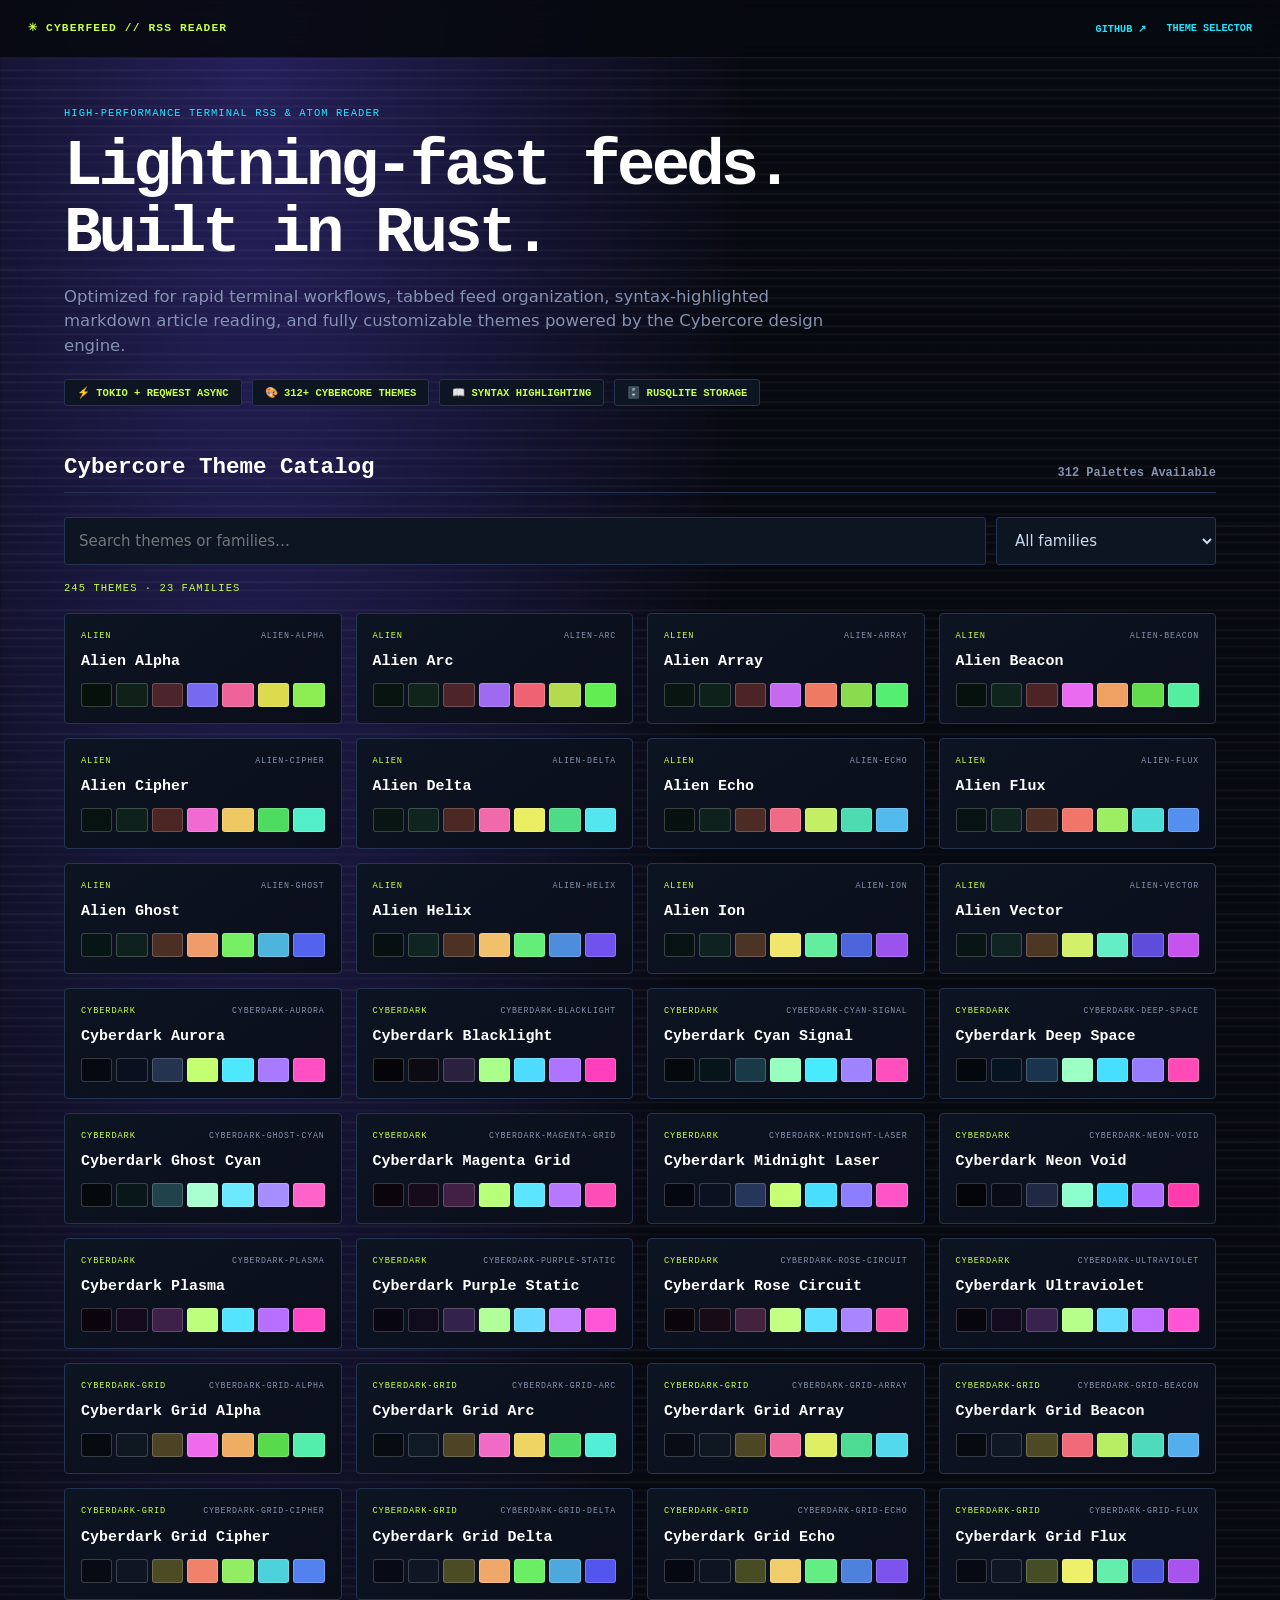
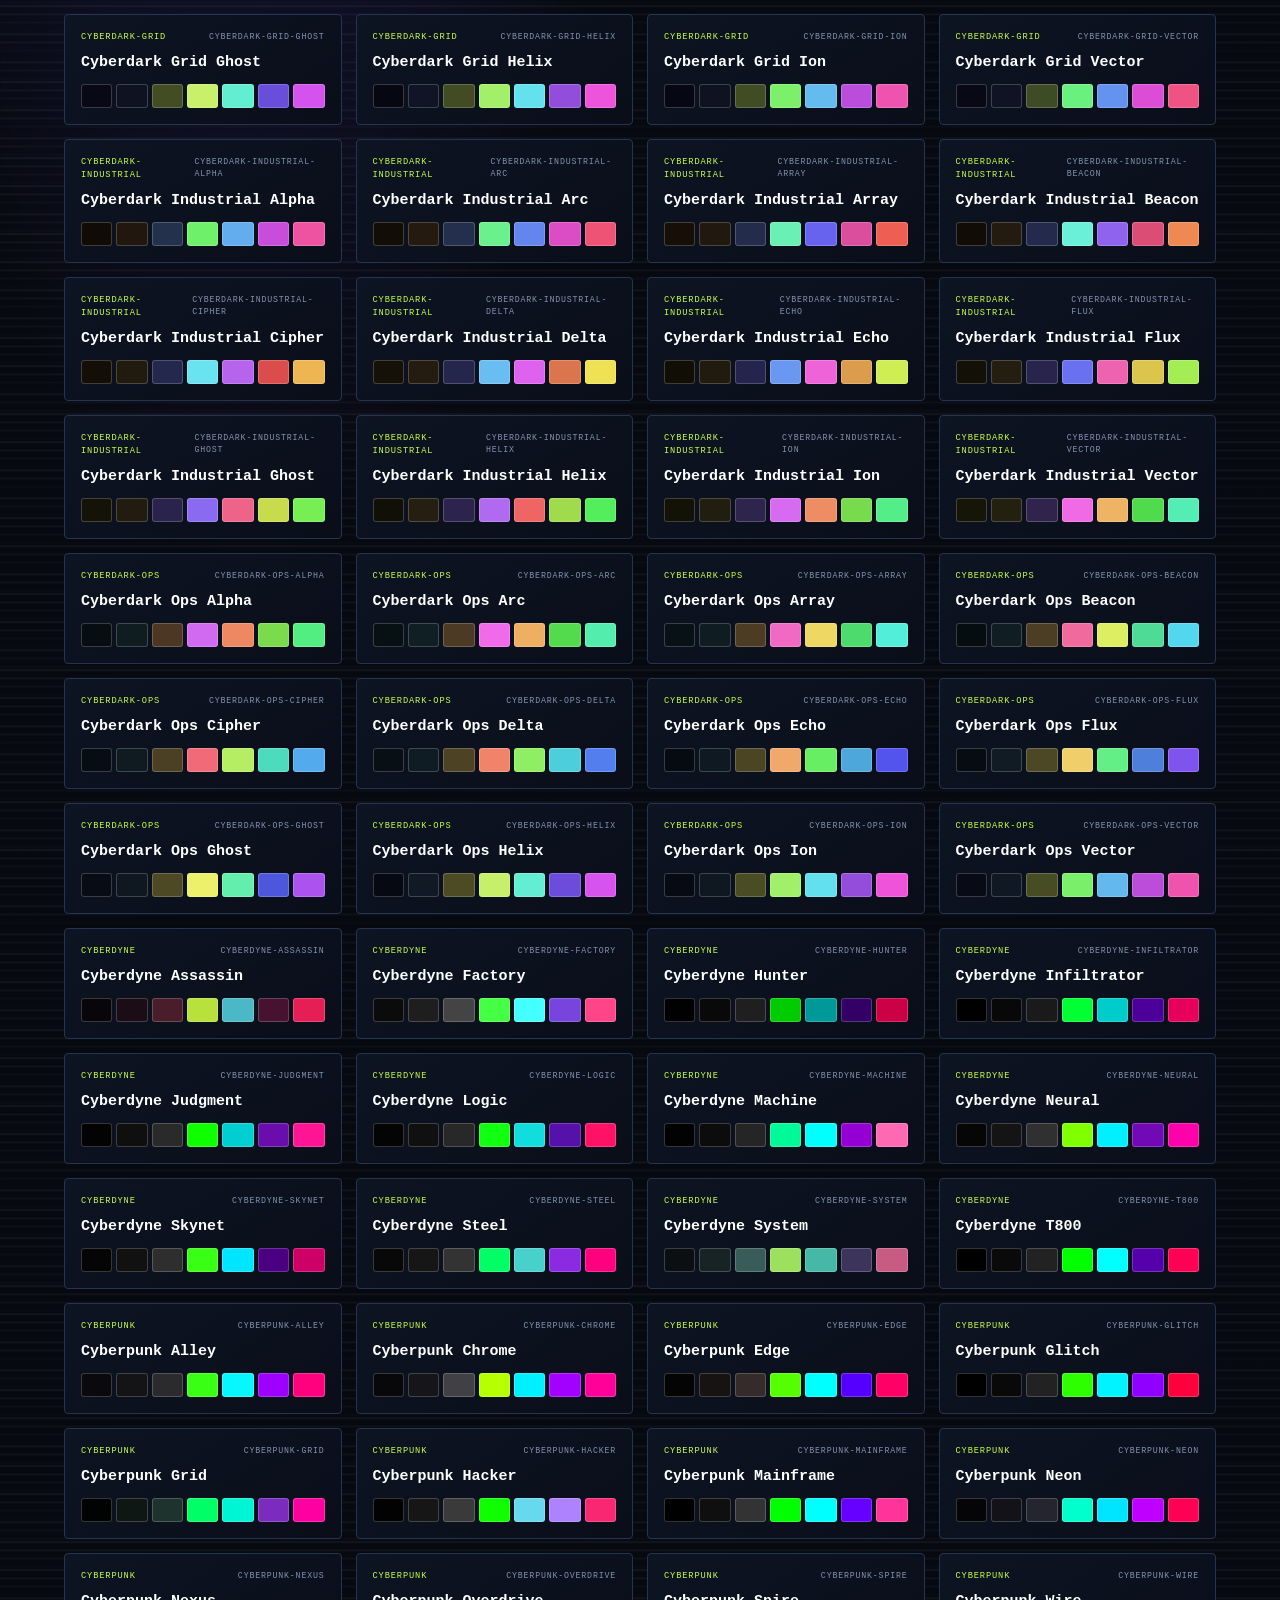
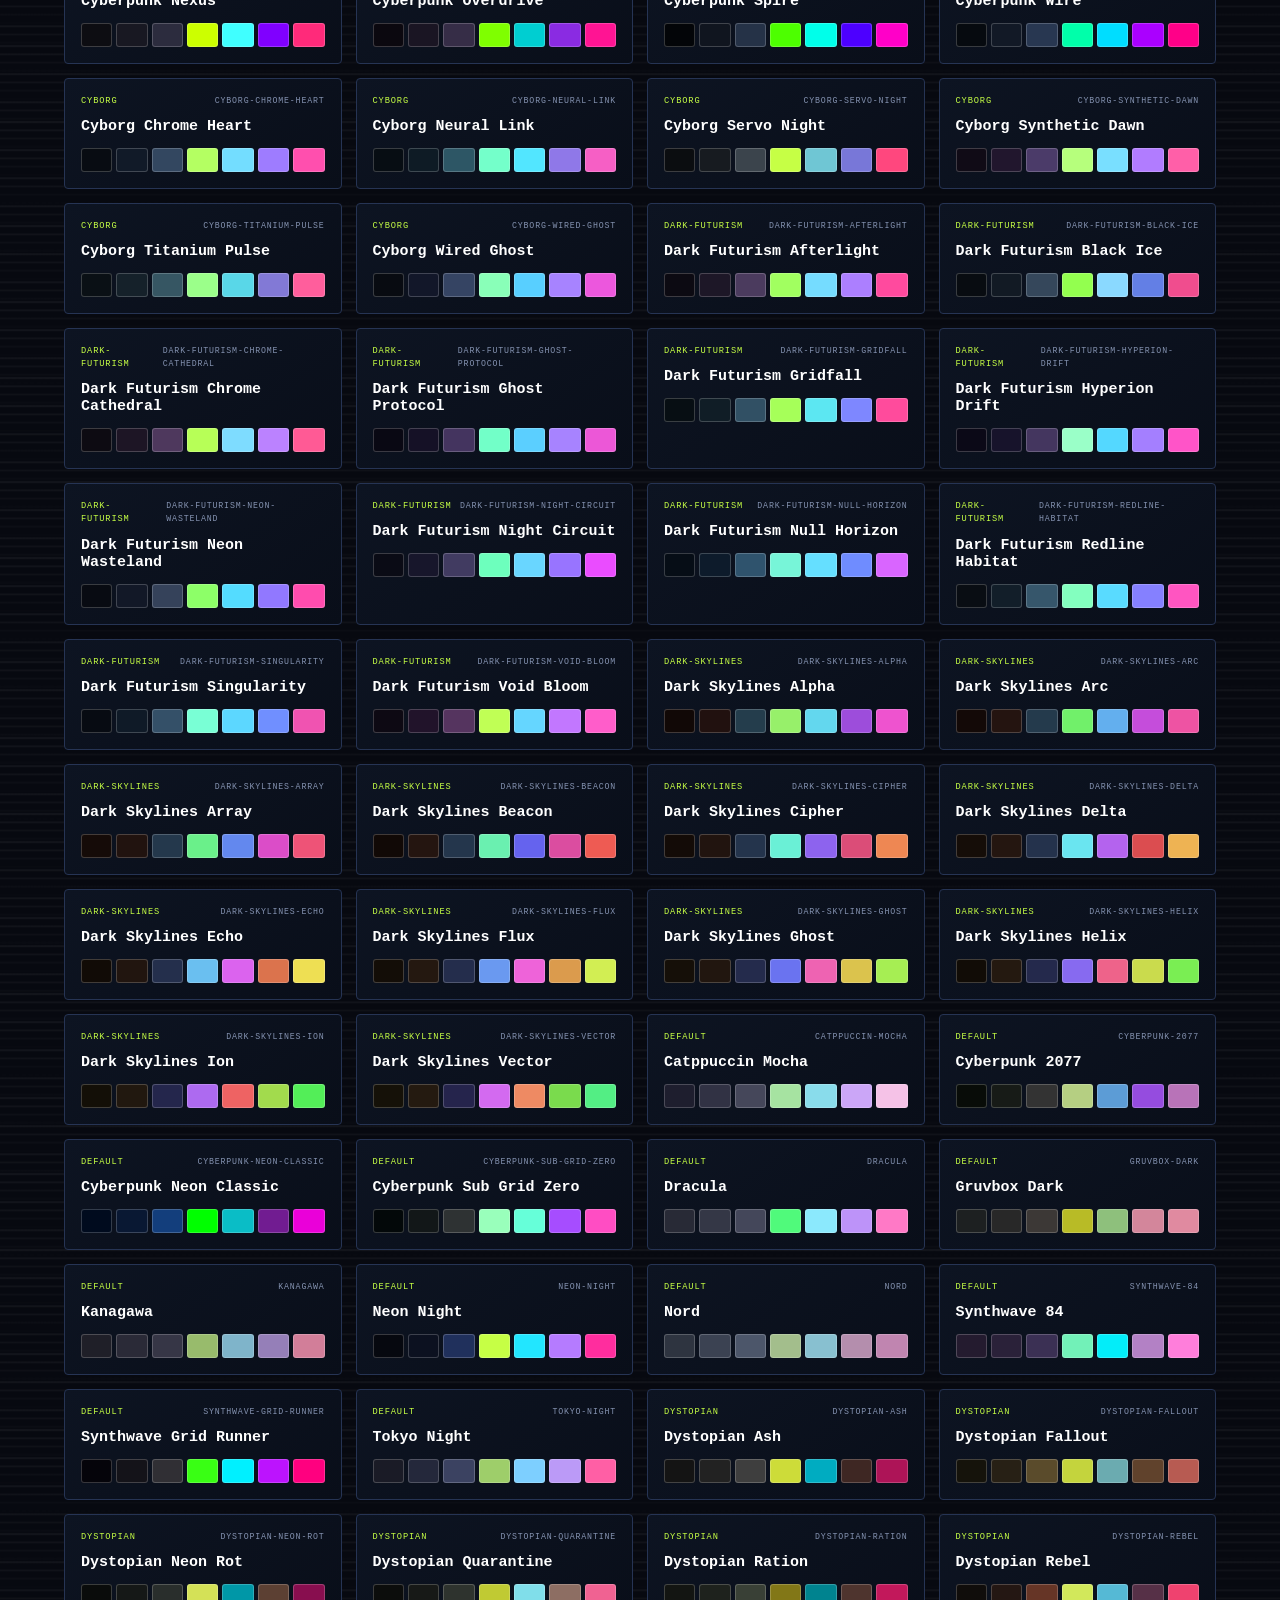
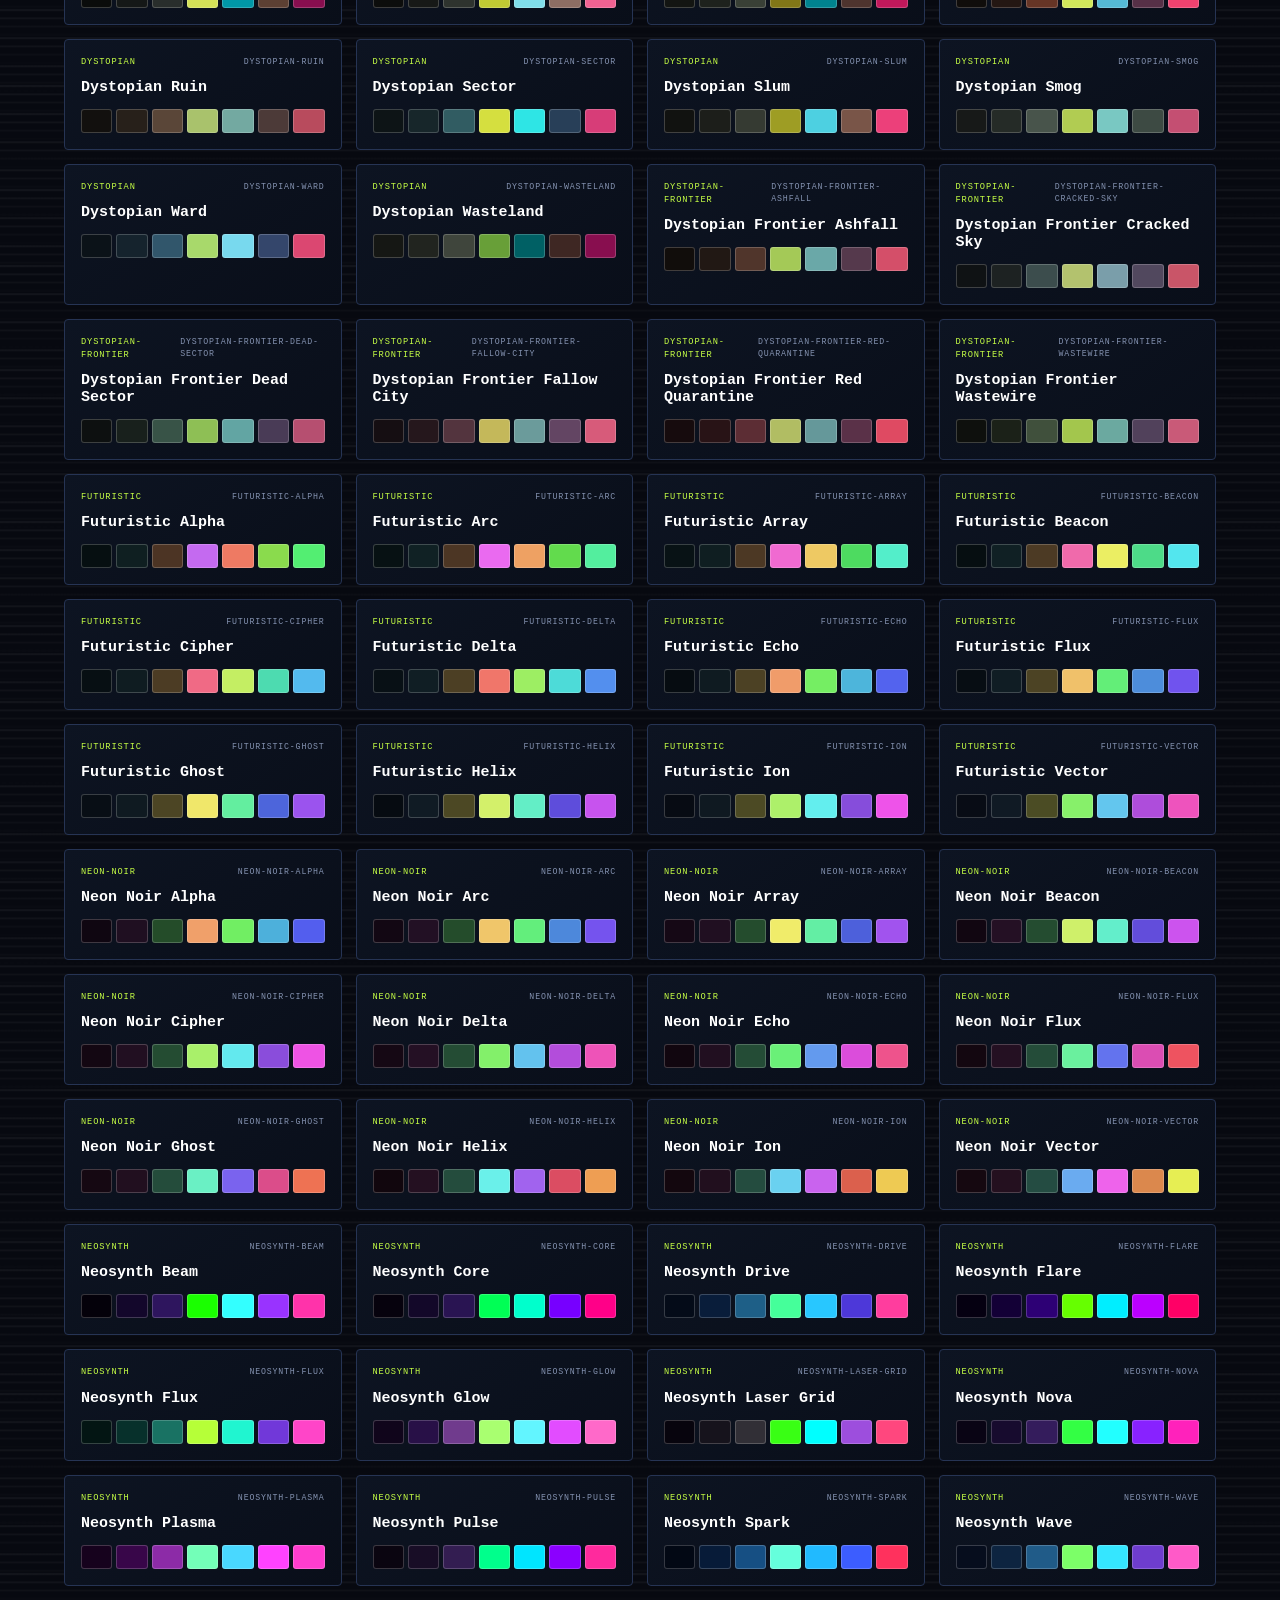
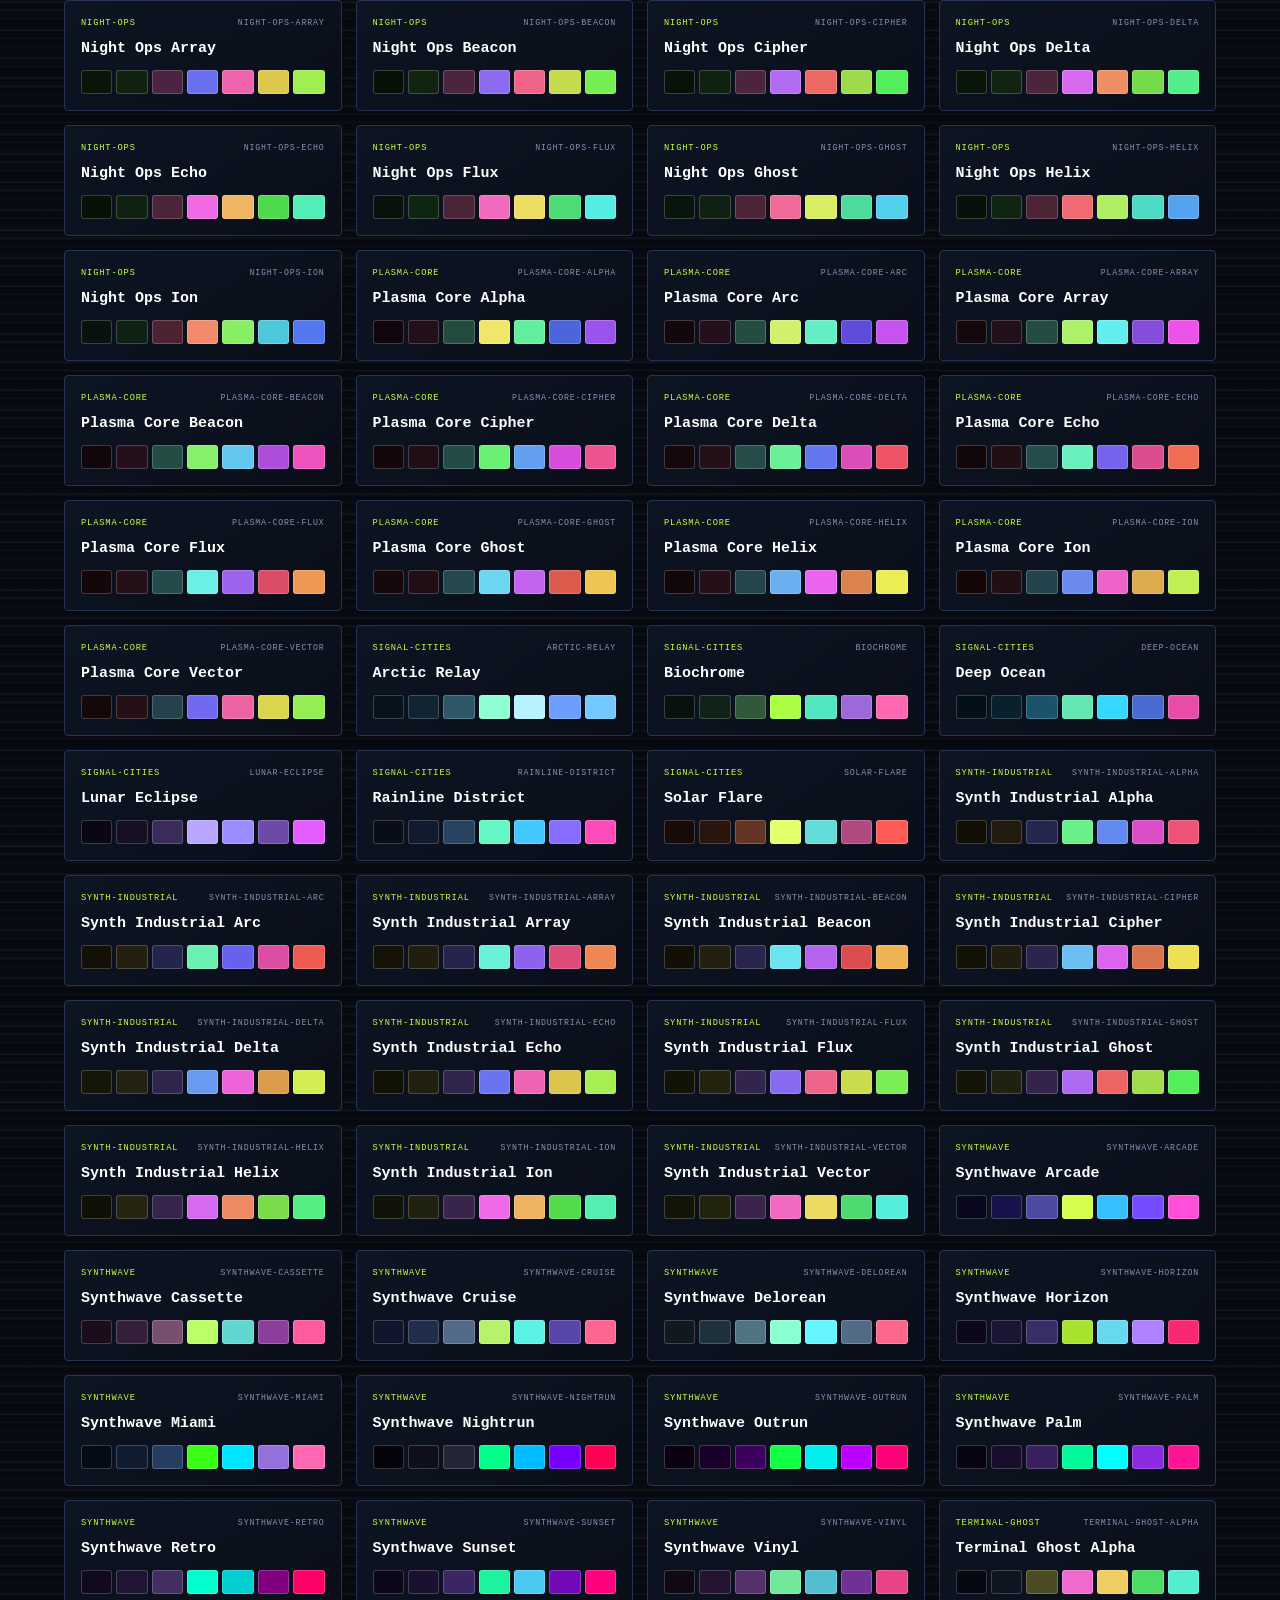
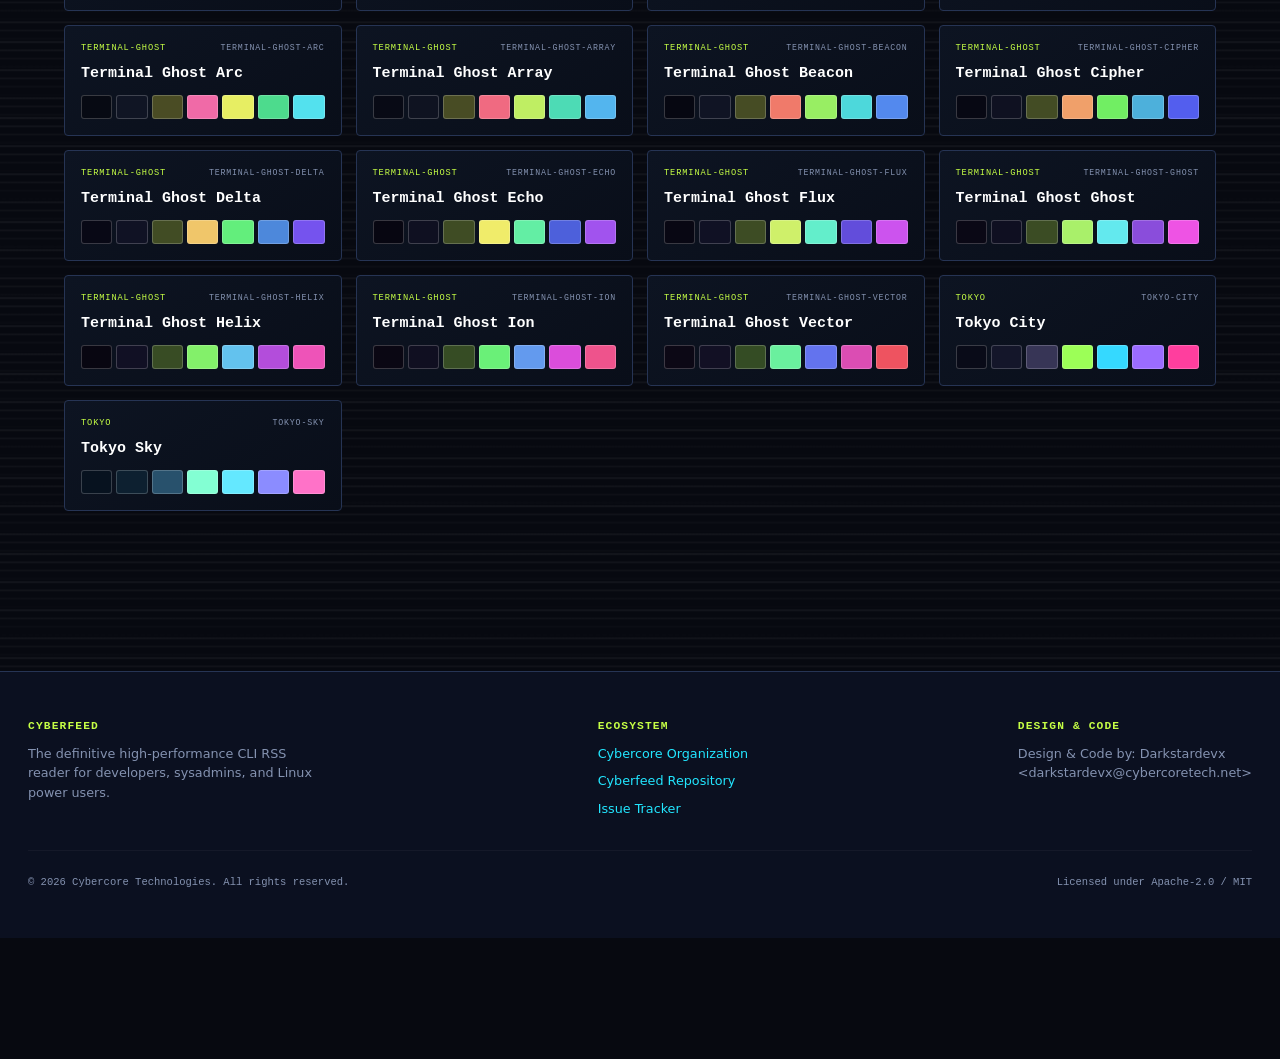
==== index.html @ 69198f86 "docs: add Cyberfeed GitHub page with 312 Cybercore themes and universal footer - Include high-perfor" ====
<!doctype html>
<html lang="en">
<head>
  <meta charset="utf-8">
  <meta name="viewport" content="width=device-width, initial-scale=1">
  <meta name="theme-color" content="#070910">
  <title>Cyberfeed // High-Performance Terminal RSS & Atom Reader</title>
  <style>
    :root {
      color-scheme: dark;
      --bg: #070910;
      --sidebar: #0b1020;
      --panel: #0d1422;
      --line: #263454;
      --fg: #c9dbec;
      --muted: #8492b0;
      --cyan: #22e6ff;
      --acid: #c6ff45;
      --pink: #ff2d9e;
      --purple: #b57bff;
    }
    * { box-sizing: border-box; }
    html, body { margin: 0; min-height: 100%; background: var(--bg); color: var(--fg); font: 15px/1.5 Inter, system-ui, sans-serif; }
    body { background: repeating-linear-gradient(0deg, transparent 0 3px, #fff1 4px), radial-gradient(ellipse 55% 35% at 20% 0%, #25205b 0, transparent 70%), var(--bg); }
    
    /* Custom Cybercore Scrollbar */
    ::-webkit-scrollbar { width: 8px; height: 8px; }
    ::-webkit-scrollbar-track { background: var(--bg); border-left: 1px solid var(--line); }
    ::-webkit-scrollbar-thumb { background: var(--line); border-radius: 2px; }
    ::-webkit-scrollbar-thumb:hover { background: var(--cyan); }

    a { color: var(--cyan); text-decoration: none; }
    a:hover { color: var(--pink); }

    .topbar { height: 58px; display: flex; align-items: center; justify-content: space-between; padding: 0 28px; border-bottom: 1px solid #ffffff10; background: #070910e8; backdrop-filter: blur(12px); position: sticky; top: 0; z-index: 10; }
    .brand, .eyebrow, .count, .theme-family, .theme-id, .button { font-family: "JetBrains Mono", ui-monospace, monospace; text-transform: uppercase; letter-spacing: .1em; }
    .brand { color: var(--acid); font-size: .75rem; font-weight: 700; display: flex; align-items: center; gap: 8px; }
    .topbar nav { display: flex; gap: 20px; }
    .topbar a { font: 600 .68rem "JetBrains Mono", monospace; }

    main { max-width: 1500px; margin: auto; padding: 48px 5vw 80px; }
    .eyebrow { color: var(--cyan); font-size: .7rem; margin-bottom: 12px; }
    .hero { max-width: 900px; margin-bottom: 48px; }
    .hero h1 { margin: 0 0 16px; font: 700 clamp(2.2rem, 5vw, 4.5rem)/1.05 "JetBrains Mono", monospace; letter-spacing: -.06em; color: #fff; }
    .hero p { color: var(--muted); max-width: 760px; font-size: 1.1rem; }

    .badge-row { display: flex; gap: 10px; flex-wrap: wrap; margin-top: 20px; }
    .badge { padding: 6px 12px; border: 1px solid var(--line); border-radius: 3px; background: var(--panel); font: 600 .7rem "JetBrains Mono", monospace; color: var(--acid); }

    .section-title { font: 700 1.5rem "JetBrains Mono", monospace; margin: 48px 0 24px; color: #fff; border-bottom: 1px solid var(--line); padding-bottom: 12px; display: flex; justify-content: space-between; align-items: flex-end; }
    
    .controls { display: grid; grid-template-columns: minmax(220px, 1fr) 220px; gap: 10px; margin: 24px 0 16px; }
    .controls input, .controls select { width: 100%; padding: 12px 14px; border: 1px solid var(--line); border-radius: 3px; background: #0d1422; color: var(--fg); font: inherit; }
    .count { color: var(--acid); font-size: .7rem; margin: 0 0 16px; }

    .grid { display: grid; grid-template-columns: repeat(auto-fill, minmax(245px, 1fr)); gap: 14px; }
    .theme { padding: 16px; border: 1px solid var(--line); border-radius: 4px; background: linear-gradient(145deg, #0d1422, #090e19); cursor: pointer; transition: .16s; }
    .theme:hover, .theme.selected { border-color: var(--cyan); box-shadow: 0 0 22px #22e6ff1c; transform: translateY(-2px); }
    .theme-head { display: flex; justify-content: space-between; gap: 8px; }
    .theme h2 { margin: 10px 0 2px; font: 600 1rem "JetBrains Mono", monospace; color: #fff; }
    .theme-family { color: var(--acid); font-size: .58rem; }
    .theme-id { color: var(--muted); font-size: .55rem; }
    .swatches { display: flex; gap: 4px; margin-top: 13px; }
    .swatches i { height: 24px; flex: 1; border: 1px solid #fff3; border-radius: 3px; background: var(--c); }

    .preview { position: fixed; right: 24px; bottom: 24px; width: min(360px, calc(100vw - 48px)); padding: 16px; border: 1px solid var(--cyan); border-radius: 4px; background: #0b1020f2; box-shadow: 0 18px 50px #0009; backdrop-filter: blur(10px); z-index: 100; }
    .preview[hidden] { display: none; }
    .preview h2 { margin: 0 0 5px; font: 600 1rem "JetBrains Mono", monospace; color: #fff; }
    .preview p { margin: 0; color: var(--muted); font-size: .8rem; }
    .preview-swatches { display: flex; gap: 5px; margin-top: 12px; }
    .preview-swatches i { height: 34px; flex: 1; border-radius: 3px; background: var(--c); border: 1px solid #fff4; }

    /* Universal Cybercore Footer */
    footer { border-top: 1px solid var(--line); background: var(--sidebar); padding: 48px 28px; margin-top: 80px; font-size: .85rem; color: var(--muted); }
    .footer-content { max-width: 1500px; margin: auto; display: flex; justify-content: space-between; flex-wrap: wrap; gap: 32px; }
    .footer-col h4 { font: 700 .75rem "JetBrains Mono", monospace; color: var(--acid); text-transform: uppercase; letter-spacing: .1em; margin: 0 0 12px; }
    .footer-col ul { list-style: none; padding: 0; margin: 0; display: flex; flex-direction: column; gap: 8px; }
    .footer-bottom { max-width: 1500px; margin: 32px auto 0; padding-top: 24px; border-top: 1px solid #ffffff0a; display: flex; justify-content: space-between; flex-wrap: wrap; gap: 16px; font-family: "JetBrains Mono", monospace; font-size: .7rem; }

    @media(max-width: 700px) {
      .topbar { padding: 0 16px; }
      .controls { grid-template-columns: 1fr; }
      main { padding: 34px 20px 70px; }
      .preview { right: 12px; bottom: 12px; width: calc(100vw - 24px); }
    }
  </style>
</head>
<body>
  <header class="topbar">
    <div class="brand">✳ CYBERFEED // RSS READER</div>
    <nav>
      <a href="https://github.com/cybercoretech/cyberfeed">GITHUB ↗</a>
      <a href="#themes">THEME SELECTOR</a>
    </nav>
  </header>

  <main>
    <section class="hero">
      <div class="eyebrow">High-Performance Terminal RSS &amp; Atom Reader</div>
      <h1>Lightning-fast feeds. Built in Rust.</h1>
      <p>Optimized for rapid terminal workflows, tabbed feed organization, syntax-highlighted markdown article reading, and fully customizable themes powered by the Cybercore design engine.</p>
      <div class="badge-row">
        <div class="badge">⚡ TOKIO + REQWEST ASYNC</div>
        <div class="badge">🎨 312+ CYBERCORE THEMES</div>
        <div class="badge">📖 SYNTAX HIGHLIGHTING</div>
        <div class="badge">🗄️ RUSQLITE STORAGE</div>
      </div>
    </section>

    <section id="themes">
      <div class="section-title">
        <span>Cybercore Theme Catalog</span>
        <span style="font-size: .8rem; color: var(--muted); font-family: 'JetBrains Mono', monospace;">312 Palettes Available</span>
      </div>
      <div class="controls" aria-label="Theme filters">
        <input id="search" type="search" placeholder="Search themes or families…" aria-label="Search themes">
        <select id="family" aria-label="Filter by family"><option value="">All families</option></select>
      </div>
      <div id="count" class="count" aria-live="polite"></div>
      <section id="grid" class="grid" aria-label="Available themes"></section>
    </section>
  </main>

  <aside id="preview" class="preview" hidden aria-live="polite"></aside>

  <footer>
    <div class="footer-content">
      <div class="footer-col">
        <h4>Cyberfeed</h4>
        <p style="max-width: 300px; margin: 0; color: var(--muted);">The definitive high-performance CLI RSS reader for developers, sysadmins, and Linux power users.</p>
      </div>
      <div class="footer-col">
        <h4>Ecosystem</h4>
        <ul>
          <li><a href="https://github.com/cybercoretech">Cybercore Organization</a></li>
          <li><a href="https://github.com/cybercoretech/cyberfeed">Cyberfeed Repository</a></li>
          <li><a href="https://github.com/cybercoretech/cyberfeed/issues">Issue Tracker</a></li>
        </ul>
      </div>
      <div class="footer-col">
        <h4>Design &amp; Code</h4>
        <p style="margin: 0; color: var(--muted);">Design &amp; Code by: Darkstardevx<br>&lt;darkstardevx@cybercoretech.net&gt;</p>
      </div>
    </div>
    <div class="footer-bottom">
      <div>© 2026 Cybercore Technologies. All rights reserved.</div>
      <div>Licensed under Apache-2.0 / MIT</div>
    </div>
  </footer>

  <script>
    const colors = ["bg", "panel", "line", "acid_green", "cyan", "purple", "hot_pink"];
    const grid = document.querySelector("#grid"), count = document.querySelector("#count"), search = document.querySelector("#search"), family = document.querySelector("#family"), preview = document.querySelector("#preview");
    let themes = [];
    const esc = value => String(value).replace(/[&<>"']/g, c => ({ "&": "&amp;", "<": "&lt;", ">": "&gt;", "\"": "&quot;", "'": "&#39;" }[c]));
    function swatches(theme, className = "swatches") { return `<div class="${className}">${colors.map(key => theme.colors[key] ? `<i style="--c:#${esc(theme.colors[key])}" title="${key}"></i>` : "").join("")}</div>`; }
    function render() {
      const query = search.value.trim().toLowerCase(), selected = family.value;
      const visible = themes.filter(theme => (!selected || theme.family === selected) && (!query || `${theme.name} ${theme.family} ${theme.id}`.toLowerCase().includes(query)));
      count.textContent = `${visible.length} THEMES · ${new Set(visible.map(theme => theme.family)).size} FAMILIES`;
      grid.innerHTML = visible.map(theme => `<article class="theme" data-id="${esc(theme.id)}"><div class="theme-head"><span class="theme-family">${esc(theme.family)}</span><span class="theme-id">${esc(theme.id)}</span></div><h2>${esc(theme.name)}</h2>${swatches(theme)}</article>`).join("") || "<p>No public themes match that search.</p>";
      grid.querySelectorAll(".theme").forEach(card => card.addEventListener("click", () => select(card.dataset.id)));
    }
    function select(id) {
      const theme = themes.find(item => item.id === id);
      if (!theme) return;
      grid.querySelectorAll(".theme").forEach(card => card.classList.toggle("selected", card.dataset.id === id));
      preview.hidden = false;
      preview.innerHTML = `<h2>${esc(theme.name)}</h2><p>${esc(theme.family)} · <span class="theme-id">${esc(theme.id)}</span></p>${swatches(theme, "preview-swatches")}`;
    }
    fetch("./theme-chooser-data.json").then(response => { if (!response.ok) throw new Error("Theme catalog unavailable"); return response.json(); }).then(data => { themes = data.themes; [...new Set(themes.map(theme => theme.family))].sort().forEach(name => family.insertAdjacentHTML("beforeend", `<option value="${esc(name)}">${esc(name)}</option>`)); render(); }).catch(error => { count.textContent = error.message; });
    search.addEventListener("input", render); family.addEventListener("change", render);
  </script>
</body>
</html>
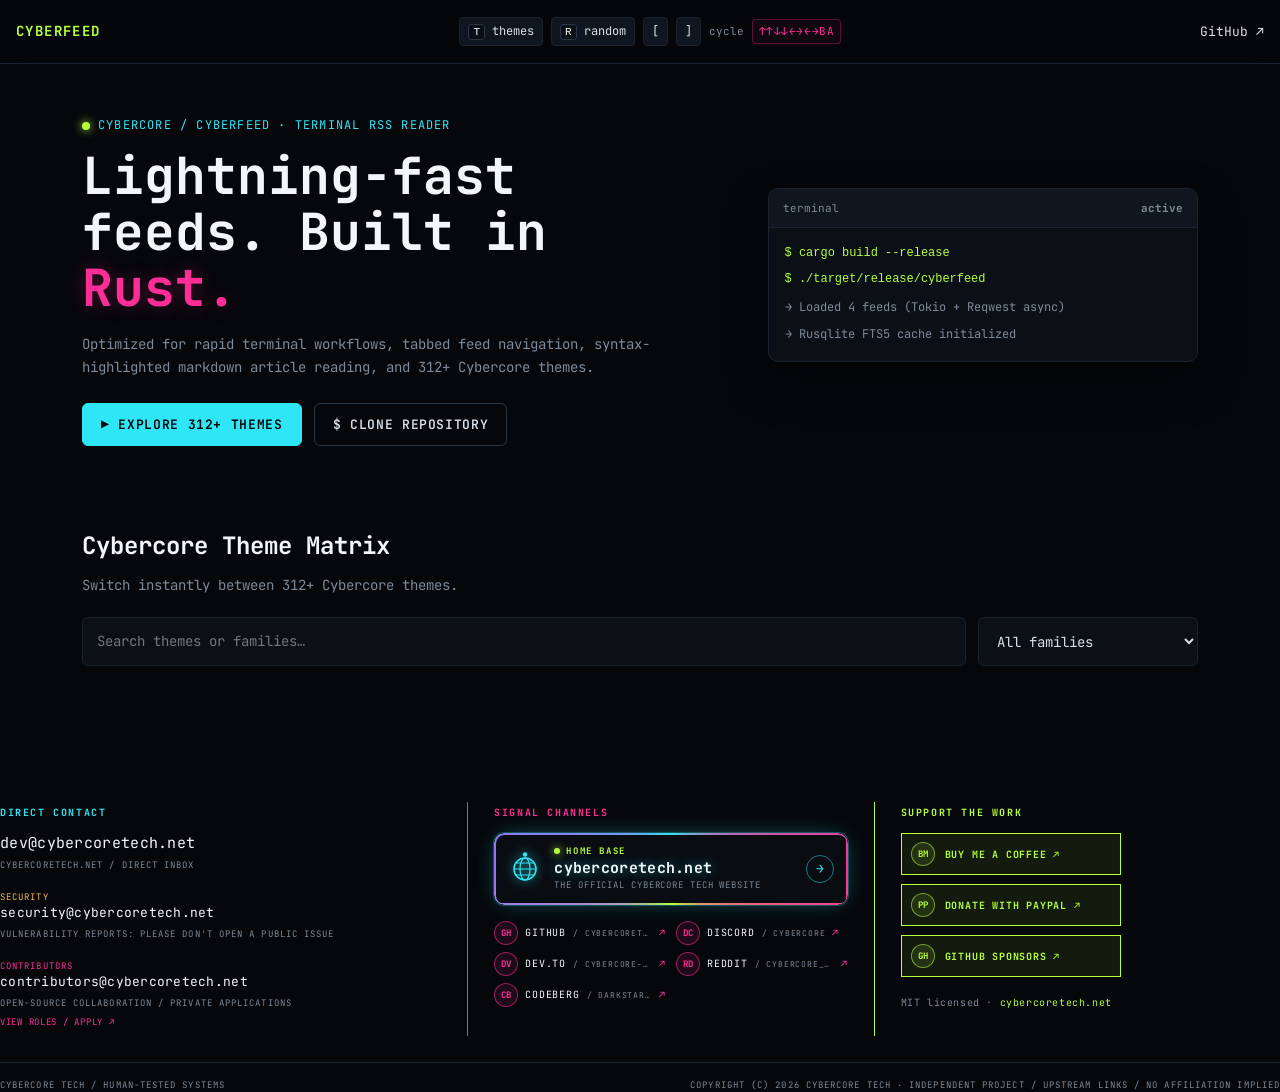
==== commit d65d1544: "docs: copy site files to root for standard GitHub Pages root publishing" ====
--- a/index.html
+++ b/index.html
@@ -3,173 +3,70 @@
 <head>
   <meta charset="utf-8">
   <meta name="viewport" content="width=device-width, initial-scale=1">
-  <meta name="theme-color" content="#070910">
-  <title>Cyberfeed // High-Performance Terminal RSS & Atom Reader</title>
-  <style>
-    :root {
-      color-scheme: dark;
-      --bg: #070910;
-      --sidebar: #0b1020;
-      --panel: #0d1422;
-      --line: #263454;
-      --fg: #c9dbec;
-      --muted: #8492b0;
-      --cyan: #22e6ff;
-      --acid: #c6ff45;
-      --pink: #ff2d9e;
-      --purple: #b57bff;
-    }
-    * { box-sizing: border-box; }
-    html, body { margin: 0; min-height: 100%; background: var(--bg); color: var(--fg); font: 15px/1.5 Inter, system-ui, sans-serif; }
-    body { background: repeating-linear-gradient(0deg, transparent 0 3px, #fff1 4px), radial-gradient(ellipse 55% 35% at 20% 0%, #25205b 0, transparent 70%), var(--bg); }
-    
-    /* Custom Cybercore Scrollbar */
-    ::-webkit-scrollbar { width: 8px; height: 8px; }
-    ::-webkit-scrollbar-track { background: var(--bg); border-left: 1px solid var(--line); }
-    ::-webkit-scrollbar-thumb { background: var(--line); border-radius: 2px; }
-    ::-webkit-scrollbar-thumb:hover { background: var(--cyan); }
-
-    a { color: var(--cyan); text-decoration: none; }
-    a:hover { color: var(--pink); }
-
-    .topbar { height: 58px; display: flex; align-items: center; justify-content: space-between; padding: 0 28px; border-bottom: 1px solid #ffffff10; background: #070910e8; backdrop-filter: blur(12px); position: sticky; top: 0; z-index: 10; }
-    .brand, .eyebrow, .count, .theme-family, .theme-id, .button { font-family: "JetBrains Mono", ui-monospace, monospace; text-transform: uppercase; letter-spacing: .1em; }
-    .brand { color: var(--acid); font-size: .75rem; font-weight: 700; display: flex; align-items: center; gap: 8px; }
-    .topbar nav { display: flex; gap: 20px; }
-    .topbar a { font: 600 .68rem "JetBrains Mono", monospace; }
-
-    main { max-width: 1500px; margin: auto; padding: 48px 5vw 80px; }
-    .eyebrow { color: var(--cyan); font-size: .7rem; margin-bottom: 12px; }
-    .hero { max-width: 900px; margin-bottom: 48px; }
-    .hero h1 { margin: 0 0 16px; font: 700 clamp(2.2rem, 5vw, 4.5rem)/1.05 "JetBrains Mono", monospace; letter-spacing: -.06em; color: #fff; }
-    .hero p { color: var(--muted); max-width: 760px; font-size: 1.1rem; }
-
-    .badge-row { display: flex; gap: 10px; flex-wrap: wrap; margin-top: 20px; }
-    .badge { padding: 6px 12px; border: 1px solid var(--line); border-radius: 3px; background: var(--panel); font: 600 .7rem "JetBrains Mono", monospace; color: var(--acid); }
-
-    .section-title { font: 700 1.5rem "JetBrains Mono", monospace; margin: 48px 0 24px; color: #fff; border-bottom: 1px solid var(--line); padding-bottom: 12px; display: flex; justify-content: space-between; align-items: flex-end; }
-    
-    .controls { display: grid; grid-template-columns: minmax(220px, 1fr) 220px; gap: 10px; margin: 24px 0 16px; }
-    .controls input, .controls select { width: 100%; padding: 12px 14px; border: 1px solid var(--line); border-radius: 3px; background: #0d1422; color: var(--fg); font: inherit; }
-    .count { color: var(--acid); font-size: .7rem; margin: 0 0 16px; }
-
-    .grid { display: grid; grid-template-columns: repeat(auto-fill, minmax(245px, 1fr)); gap: 14px; }
-    .theme { padding: 16px; border: 1px solid var(--line); border-radius: 4px; background: linear-gradient(145deg, #0d1422, #090e19); cursor: pointer; transition: .16s; }
-    .theme:hover, .theme.selected { border-color: var(--cyan); box-shadow: 0 0 22px #22e6ff1c; transform: translateY(-2px); }
-    .theme-head { display: flex; justify-content: space-between; gap: 8px; }
-    .theme h2 { margin: 10px 0 2px; font: 600 1rem "JetBrains Mono", monospace; color: #fff; }
-    .theme-family { color: var(--acid); font-size: .58rem; }
-    .theme-id { color: var(--muted); font-size: .55rem; }
-    .swatches { display: flex; gap: 4px; margin-top: 13px; }
-    .swatches i { height: 24px; flex: 1; border: 1px solid #fff3; border-radius: 3px; background: var(--c); }
-
-    .preview { position: fixed; right: 24px; bottom: 24px; width: min(360px, calc(100vw - 48px)); padding: 16px; border: 1px solid var(--cyan); border-radius: 4px; background: #0b1020f2; box-shadow: 0 18px 50px #0009; backdrop-filter: blur(10px); z-index: 100; }
-    .preview[hidden] { display: none; }
-    .preview h2 { margin: 0 0 5px; font: 600 1rem "JetBrains Mono", monospace; color: #fff; }
-    .preview p { margin: 0; color: var(--muted); font-size: .8rem; }
-    .preview-swatches { display: flex; gap: 5px; margin-top: 12px; }
-    .preview-swatches i { height: 34px; flex: 1; border-radius: 3px; background: var(--c); border: 1px solid #fff4; }
-
-    /* Universal Cybercore Footer */
-    footer { border-top: 1px solid var(--line); background: var(--sidebar); padding: 48px 28px; margin-top: 80px; font-size: .85rem; color: var(--muted); }
-    .footer-content { max-width: 1500px; margin: auto; display: flex; justify-content: space-between; flex-wrap: wrap; gap: 32px; }
-    .footer-col h4 { font: 700 .75rem "JetBrains Mono", monospace; color: var(--acid); text-transform: uppercase; letter-spacing: .1em; margin: 0 0 12px; }
-    .footer-col ul { list-style: none; padding: 0; margin: 0; display: flex; flex-direction: column; gap: 8px; }
-    .footer-bottom { max-width: 1500px; margin: 32px auto 0; padding-top: 24px; border-top: 1px solid #ffffff0a; display: flex; justify-content: space-between; flex-wrap: wrap; gap: 16px; font-family: "JetBrains Mono", monospace; font-size: .7rem; }
-
-    @media(max-width: 700px) {
-      .topbar { padding: 0 16px; }
-      .controls { grid-template-columns: 1fr; }
-      main { padding: 34px 20px 70px; }
-      .preview { right: 12px; bottom: 12px; width: calc(100vw - 24px); }
-    }
-  </style>
+  <meta name="theme-color" content="#05070b">
+  <title>Cyberfeed — High-performance terminal RSS & Atom reader</title>
+  <meta name="description" content="Cyberfeed is a high-performance, CLI-first RSS/Atom reader built in Rust, optimized for terminal workflows, tabbed feed navigation, syntax highlighting, and 312+ Cybercore themes.">
+  <link rel="stylesheet" href="https://fonts.googleapis.com/css2?family=JetBrains+Mono:ital,wght@0,400;0,500;0,600;0,700;1,400&display=swap">
+  <link rel="stylesheet" href="styles.css">
 </head>
 <body>
-  <header class="topbar">
-    <div class="brand">✳ CYBERFEED // RSS READER</div>
-    <nav>
-      <a href="https://github.com/cybercoretech/cyberfeed">GITHUB ↗</a>
-      <a href="#themes">THEME SELECTOR</a>
-    </nav>
+  <header class="bar">
+    <a class="wordmark" href="#top" aria-label="Cyberfeed home">
+      <span>CYBERFEED</span>
+    </a>
+    <div class="theme-bar-controls">
+      <button class="theme-bar-btn" id="btnThemes" type="button"><kbd>T</kbd> themes</button>
+      <button class="theme-bar-btn" id="btnRandom" type="button"><kbd>R</kbd> random</button>
+      <button class="theme-bar-btn" id="btnPrev" type="button">[</button>
+      <button class="theme-bar-btn" id="btnNext" type="button">]</button>
+      <span class="theme-bar-label">cycle</span>
+      <span class="konami">↑↑↓↓←→←→BA</span>
+    </div>
+    <a class="bar-gh" href="https://github.com/cybercoretech/cyberfeed" target="_blank" rel="noopener">GitHub ↗</a>
   </header>
 
-  <main>
-    <section class="hero">
-      <div class="eyebrow">High-Performance Terminal RSS &amp; Atom Reader</div>
-      <h1>Lightning-fast feeds. Built in Rust.</h1>
-      <p>Optimized for rapid terminal workflows, tabbed feed organization, syntax-highlighted markdown article reading, and fully customizable themes powered by the Cybercore design engine.</p>
-      <div class="badge-row">
-        <div class="badge">⚡ TOKIO + REQWEST ASYNC</div>
-        <div class="badge">🎨 312+ CYBERCORE THEMES</div>
-        <div class="badge">📖 SYNTAX HIGHLIGHTING</div>
-        <div class="badge">🗄️ RUSQLITE STORAGE</div>
+  <main id="main">
+    <section class="hero" id="top">
+      <div class="hero-copy">
+        <p class="eyebrow"><span class="dot"></span>cybercore / cyberfeed · terminal rss reader</p>
+        <h1>Lightning-fast feeds. Built in <em>Rust.</em></h1>
+        <p class="lede">Optimized for rapid terminal workflows, tabbed feed navigation, syntax-highlighted markdown article reading, and 312+ Cybercore themes.</p>
+        <div class="cta">
+          <a class="btn btn-primary" href="#themes">▶ explore 312+ themes</a>
+          <a class="btn btn-ghost" href="https://github.com/cybercoretech/cyberfeed" target="_blank" rel="noopener">$ clone repository</a>
+        </div>
+      </div>
+      <div class="hero-term">
+        <div class="term-head"><span>terminal</span><strong>active</strong></div>
+        <div class="term-body">
+          <code>$ cargo build --release</code>
+          <code>$ ./target/release/cyberfeed</code>
+          <p class="term-output">→ Loaded 4 feeds (Tokio + Reqwest async)</p>
+          <p class="term-output">→ Rusqlite FTS5 cache initialized</p>
+        </div>
       </div>
     </section>
 
-    <section id="themes">
-      <div class="section-title">
-        <span>Cybercore Theme Catalog</span>
-        <span style="font-size: .8rem; color: var(--muted); font-family: 'JetBrains Mono', monospace;">312 Palettes Available</span>
+    <section class="section" id="themes">
+      <div class="section-head">
+        <h2>Cybercore Theme Matrix</h2>
+        <p>Switch instantly between 312+ Cybercore themes.</p>
       </div>
-      <div class="controls" aria-label="Theme filters">
-        <input id="search" type="search" placeholder="Search themes or families…" aria-label="Search themes">
-        <select id="family" aria-label="Filter by family"><option value="">All families</option></select>
+      <div class="controls">
+        <input id="search" type="search" placeholder="Search themes or families…">
+        <select id="family"><option value="">All families</option></select>
       </div>
-      <div id="count" class="count" aria-live="polite"></div>
-      <section id="grid" class="grid" aria-label="Available themes"></section>
+      <div id="count" class="count"></div>
+      <div id="grid" class="grid"></div>
     </section>
   </main>
 
-  <aside id="preview" class="preview" hidden aria-live="polite"></aside>
+  <aside id="preview" class="preview" hidden></aside>
 
-  <footer>
-    <div class="footer-content">
-      <div class="footer-col">
-        <h4>Cyberfeed</h4>
-        <p style="max-width: 300px; margin: 0; color: var(--muted);">The definitive high-performance CLI RSS reader for developers, sysadmins, and Linux power users.</p>
-      </div>
-      <div class="footer-col">
-        <h4>Ecosystem</h4>
-        <ul>
-          <li><a href="https://github.com/cybercoretech">Cybercore Organization</a></li>
-          <li><a href="https://github.com/cybercoretech/cyberfeed">Cyberfeed Repository</a></li>
-          <li><a href="https://github.com/cybercoretech/cyberfeed/issues">Issue Tracker</a></li>
-        </ul>
-      </div>
-      <div class="footer-col">
-        <h4>Design &amp; Code</h4>
-        <p style="margin: 0; color: var(--muted);">Design &amp; Code by: Darkstardevx<br>&lt;darkstardevx@cybercoretech.net&gt;</p>
-      </div>
-    </div>
-    <div class="footer-bottom">
-      <div>© 2026 Cybercore Technologies. All rights reserved.</div>
-      <div>Licensed under Apache-2.0 / MIT</div>
-    </div>
-  </footer>
+  <!-- Universal Cybercore Footer Component -->
+  <cybercore-contact></cybercore-contact>
 
-  <script>
-    const colors = ["bg", "panel", "line", "acid_green", "cyan", "purple", "hot_pink"];
-    const grid = document.querySelector("#grid"), count = document.querySelector("#count"), search = document.querySelector("#search"), family = document.querySelector("#family"), preview = document.querySelector("#preview");
-    let themes = [];
-    const esc = value => String(value).replace(/[&<>"']/g, c => ({ "&": "&amp;", "<": "&lt;", ">": "&gt;", "\"": "&quot;", "'": "&#39;" }[c]));
-    function swatches(theme, className = "swatches") { return `<div class="${className}">${colors.map(key => theme.colors[key] ? `<i style="--c:#${esc(theme.colors[key])}" title="${key}"></i>` : "").join("")}</div>`; }
-    function render() {
-      const query = search.value.trim().toLowerCase(), selected = family.value;
-      const visible = themes.filter(theme => (!selected || theme.family === selected) && (!query || `${theme.name} ${theme.family} ${theme.id}`.toLowerCase().includes(query)));
-      count.textContent = `${visible.length} THEMES · ${new Set(visible.map(theme => theme.family)).size} FAMILIES`;
-      grid.innerHTML = visible.map(theme => `<article class="theme" data-id="${esc(theme.id)}"><div class="theme-head"><span class="theme-family">${esc(theme.family)}</span><span class="theme-id">${esc(theme.id)}</span></div><h2>${esc(theme.name)}</h2>${swatches(theme)}</article>`).join("") || "<p>No public themes match that search.</p>";
-      grid.querySelectorAll(".theme").forEach(card => card.addEventListener("click", () => select(card.dataset.id)));
-    }
-    function select(id) {
-      const theme = themes.find(item => item.id === id);
-      if (!theme) return;
-      grid.querySelectorAll(".theme").forEach(card => card.classList.toggle("selected", card.dataset.id === id));
-      preview.hidden = false;
-      preview.innerHTML = `<h2>${esc(theme.name)}</h2><p>${esc(theme.family)} · <span class="theme-id">${esc(theme.id)}</span></p>${swatches(theme, "preview-swatches")}`;
-    }
-    fetch("./theme-chooser-data.json").then(response => { if (!response.ok) throw new Error("Theme catalog unavailable"); return response.json(); }).then(data => { themes = data.themes; [...new Set(themes.map(theme => theme.family))].sort().forEach(name => family.insertAdjacentHTML("beforeend", `<option value="${esc(name)}">${esc(name)}</option>`)); render(); }).catch(error => { count.textContent = error.message; });
-    search.addEventListener("input", render); family.addEventListener("change", render);
-  </script>
+  <script src="site.js"></script>
+  <script type="module" src="kit/contact.js"></script>
 </body>
 </html>
--- a/styles.css
+++ b/styles.css
@@ -0,0 +1,126 @@
+/* Cyberfeed site styles matching dwcode convention */
+:root {
+  --bg: #05070b;
+  --panel: #0b1017;
+  --panel-2: #0f1620;
+  --line: #1a2431;
+  --line-hi: #283647;
+  --fg: #d7e0e9;
+  --white: #f2f6fa;
+  --muted: #7d8a99;
+  --dim: #556273;
+  --cyan: #2ee6f6;
+  --pink: #ff2e97;
+  --acid: #b6ff3b;
+  --orange: #ffb347;
+  --purple: #9b6bff;
+  --green: #6ee7a8;
+  --radius: 10px;
+  --max: 1148px;
+  --gutter: 16px;
+  --mono: "JetBrains Mono", ui-monospace, "Cascadia Code", monospace;
+  color-scheme: dark;
+}
+
+* { box-sizing: border-box; }
+html { scroll-behavior: smooth; scroll-padding-top: 64px; }
+html { scrollbar-color: #2b3b4f var(--bg); scrollbar-width: thin; }
+::-webkit-scrollbar { width: 10px; height: 10px; }
+::-webkit-scrollbar-track { background: var(--bg); }
+::-webkit-scrollbar-thumb { background: linear-gradient(180deg, rgba(46,230,246,.55), rgba(155,107,255,.55) 50%, rgba(255,46,151,.55)); border-radius: 10px; border: 3px solid var(--bg); }
+::-webkit-scrollbar-thumb:hover { background: linear-gradient(180deg, var(--cyan), var(--purple) 50%, var(--pink)); }
+
+body {
+  margin: 0;
+  color: var(--fg);
+  font: 400 14px/1.65 var(--mono);
+  -webkit-font-smoothing: antialiased;
+  overflow-x: hidden;
+  background: var(--bg);
+}
+
+a { color: var(--cyan); text-decoration: none; }
+a:hover { color: var(--white); }
+code { font-size: .92em; color: var(--white); background: rgba(46,230,246,.08); border: 1px solid rgba(46,230,246,.16); padding: .05em .35em; border-radius: 4px; }
+
+.bar {
+  position: sticky; top: 0; z-index: 50; display: flex; align-items: center; justify-content: space-between;
+  height: 64px; padding: 0 var(--gutter); background: rgba(5,7,11,0.85); backdrop-filter: blur(12px);
+  border-bottom: 1px solid var(--line);
+}
+.wordmark { color: var(--acid); font-weight: 700; letter-spacing: .1em; }
+.theme-bar-controls { display: flex; align-items: center; gap: 8px; font-size: 12px; color: var(--muted); }
+.theme-bar-btn { background: var(--panel-2); border: 1px solid var(--line); color: var(--fg); padding: 4px 8px; border-radius: 4px; font: inherit; cursor: pointer; }
+.theme-bar-btn:hover { border-color: var(--cyan); color: var(--cyan); }
+.theme-bar-btn kbd { background: var(--panel); border: 1px solid var(--line-hi); padding: 1px 4px; border-radius: 3px; font-size: 11px; color: var(--white); }
+.theme-bar-label { text-transform: lowercase; font-size: 11px; }
+.konami { font-size: 11px; color: var(--pink); letter-spacing: .05em; padding: 2px 6px; border: 1px solid rgba(255,46,151,0.3); border-radius: 4px; background: rgba(255,46,151,0.05); }
+.bar-gh { color: var(--fg); font-size: 13px; }
+
+main { max-width: var(--max); margin: 0 auto; padding: 40px var(--gutter); }
+
+.hero {
+  display: grid; grid-template-columns: 1.2fr 0.8fr; gap: 40px; align-items: center; margin-bottom: 80px;
+}
+.eyebrow { color: var(--cyan); font-size: 12px; text-transform: uppercase; letter-spacing: .1em; margin-bottom: 12px; display: flex; align-items: center; gap: 8px; }
+.dot { width: 8px; height: 8px; background: var(--acid); border-radius: 50%; box-shadow: 0 0 10px var(--acid); }
+.hero h1 { margin: 0 0 16px; font-size: clamp(2rem, 4vw, 3.5rem); line-height: 1.1; color: var(--white); }
+.hero h1 em { color: var(--pink); font-style: normal; text-shadow: 0 0 20px rgba(255,46,151,0.3); }
+.lede { color: var(--muted); margin-bottom: 24px; }
+.cta { display: flex; gap: 12px; flex-wrap: wrap; }
+.btn {
+  display: inline-flex; align-items: center; padding: 10px 18px; border-radius: 6px; font-weight: 600; font-size: 13px; text-transform: uppercase; letter-spacing: .05em; transition: .15s;
+}
+.btn-primary { background: var(--cyan); color: #000; border: 1px solid var(--cyan); }
+.btn-primary:hover { background: var(--white); color: #000; }
+.btn-ghost { background: transparent; color: var(--fg); border: 1px solid var(--line-hi); }
+.btn-ghost:hover { border-color: var(--cyan); color: var(--cyan); }
+
+.hero-term {
+  border: 1px solid var(--line); border-radius: var(--radius); background: var(--panel); overflow: hidden; box-shadow: 0 20px 40px rgba(0,0,0,0.5);
+}
+.term-head { display: flex; justify-content: space-between; padding: 10px 14px; background: var(--panel-2); border-bottom: 1px solid var(--line); font-size: 11px; color: var(--muted); }
+.term-body { padding: 16px; font-size: 13px; }
+.term-body code { display: block; background: transparent; border: 0; padding: 0; color: var(--acid); margin-bottom: 6px; }
+.term-output { color: var(--muted); font-size: 12px; margin: 8px 0 0; }
+
+.section { margin-bottom: 80px; }
+.section-head h2 { margin: 0 0 8px; color: var(--white); font-size: 1.5rem; }
+.section-head p { margin: 0 0 20px; color: var(--muted); }
+
+.controls { display: grid; grid-template-columns: 1fr 220px; gap: 12px; margin-bottom: 16px; }
+.controls input, .controls select {
+  width: 100%; padding: 12px 14px; border: 1px solid var(--line); border-radius: 6px; background: var(--panel); color: var(--fg); font: inherit;
+}
+.controls input:focus, .controls select:focus { border-color: var(--cyan); outline: none; }
+.count { color: var(--acid); font-size: 12px; margin-bottom: 16px; text-transform: uppercase; letter-spacing: .08em; }
+
+.grid { display: grid; grid-template-columns: repeat(auto-fill, minmax(240px, 1fr)); gap: 14px; }
+.theme {
+  padding: 16px; border: 1px solid var(--line); border-radius: var(--radius); background: var(--panel); cursor: pointer; transition: .15s;
+}
+.theme:hover, .theme.selected { border-color: var(--cyan); transform: translateY(-2px); box-shadow: 0 8px 25px rgba(46,230,246,0.1); }
+.theme-head { display: flex; justify-content: space-between; font-size: 11px; margin-bottom: 8px; }
+.theme-family { color: var(--acid); }
+.theme-id { color: var(--muted); }
+.theme h3 { margin: 0 0 12px; font-size: 15px; color: var(--white); }
+.swatches { display: flex; gap: 4px; }
+.swatches i { height: 22px; flex: 1; border-radius: 3px; background: var(--c); border: 1px solid rgba(255,255,255,0.1); }
+
+.preview {
+  position: fixed; right: 24px; bottom: 24px; width: min(360px, calc(100vw - 48px)); padding: 18px;
+  border: 1px solid var(--cyan); border-radius: var(--radius); background: rgba(11,16,32,0.95);
+  box-shadow: 0 20px 50px rgba(0,0,0,0.7); backdrop-filter: blur(12px); z-index: 100;
+}
+.preview[hidden] { display: none; }
+.preview h3 { margin: 0 0 4px; font-size: 16px; color: var(--white); }
+.preview p { margin: 0; color: var(--muted); font-size: 12px; }
+.preview-swatches { display: flex; gap: 5px; margin-top: 12px; }
+.preview-swatches i { height: 32px; flex: 1; border-radius: 4px; background: var(--c); border: 1px solid rgba(255,255,255,0.2); }
+
+footer {
+  border-top: 1px solid var(--line); background: var(--panel); padding: 40px var(--gutter); font-size: 12px; color: var(--muted);
+}
+.footer-content { max-width: var(--max); margin: 0 auto; display: flex; justify-content: space-between; flex-wrap: wrap; gap: 20px; }
+.thanks-links a { color: var(--cyan); margin: 0 4px; }
+.footer-bottom { max-width: var(--max); margin: 20px auto 0; padding-top: 20px; border-top: 1px solid rgba(255,255,255,0.04); color: var(--white); }
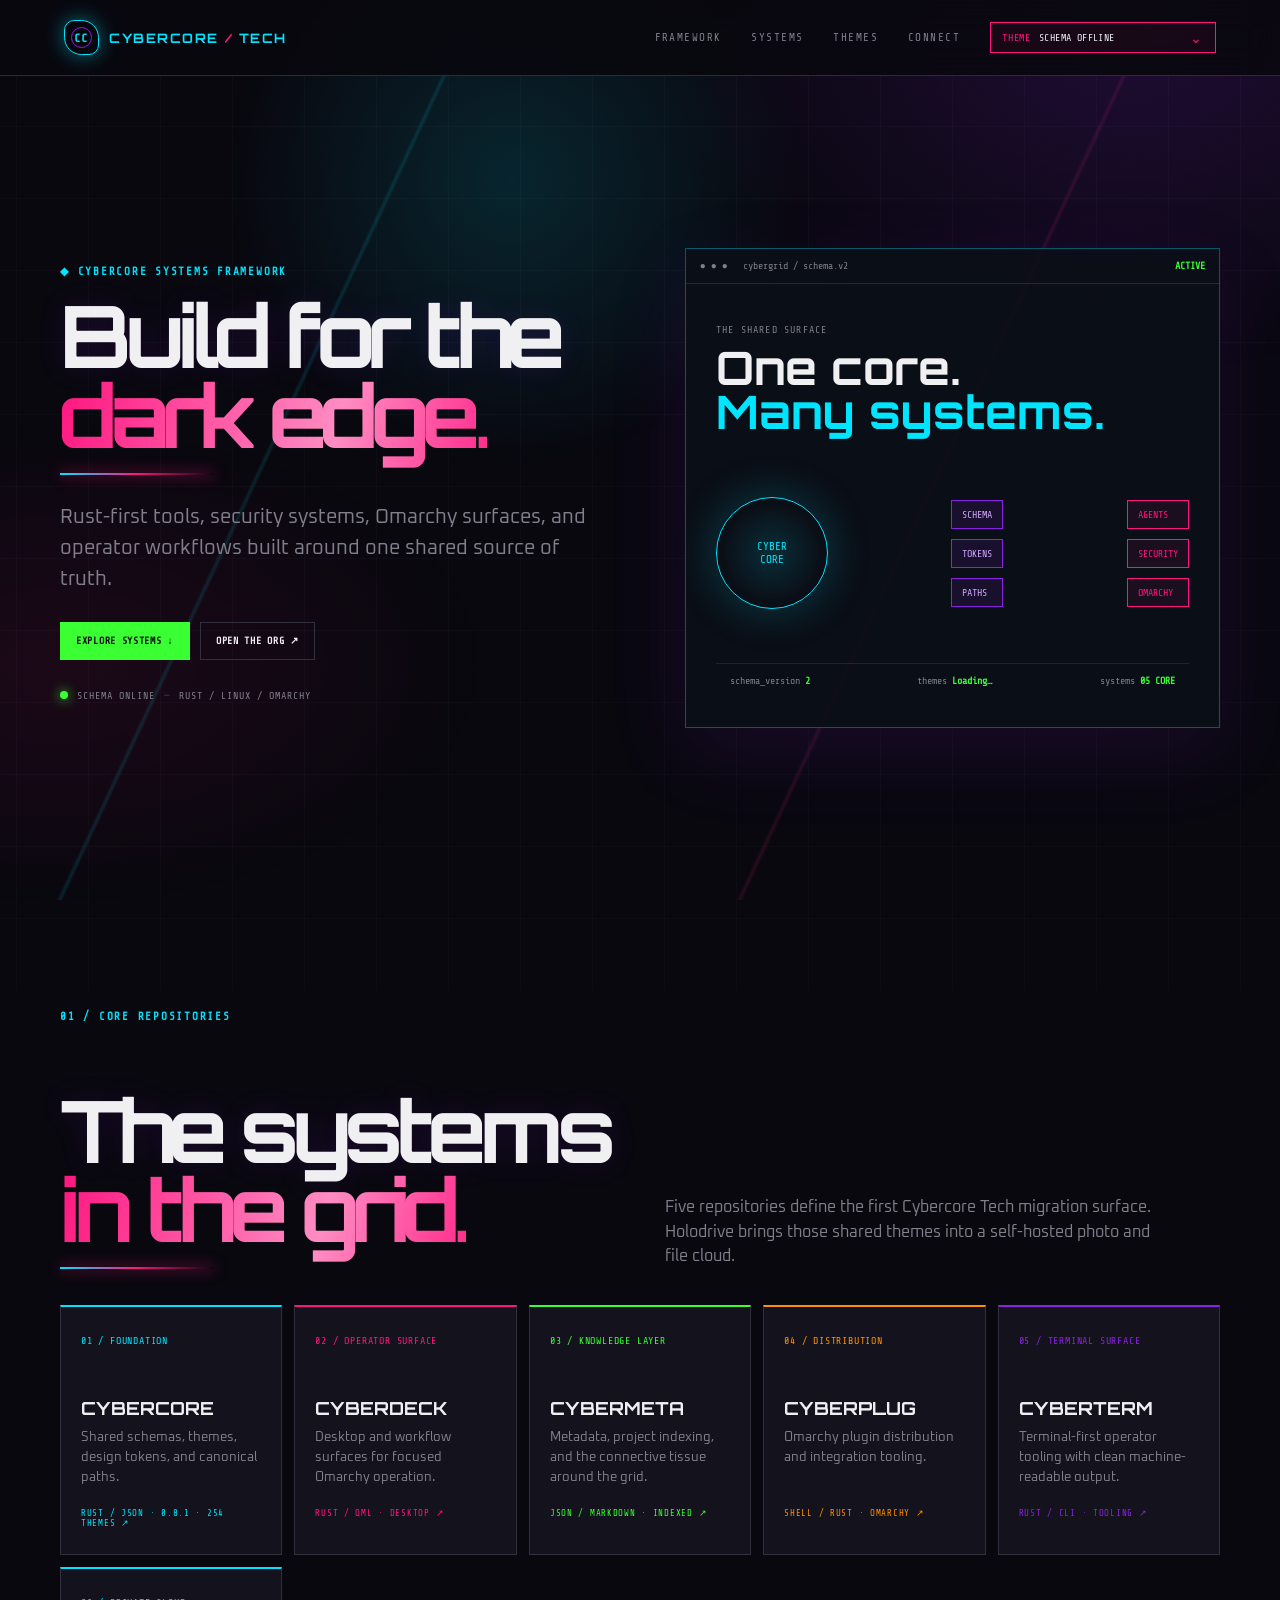
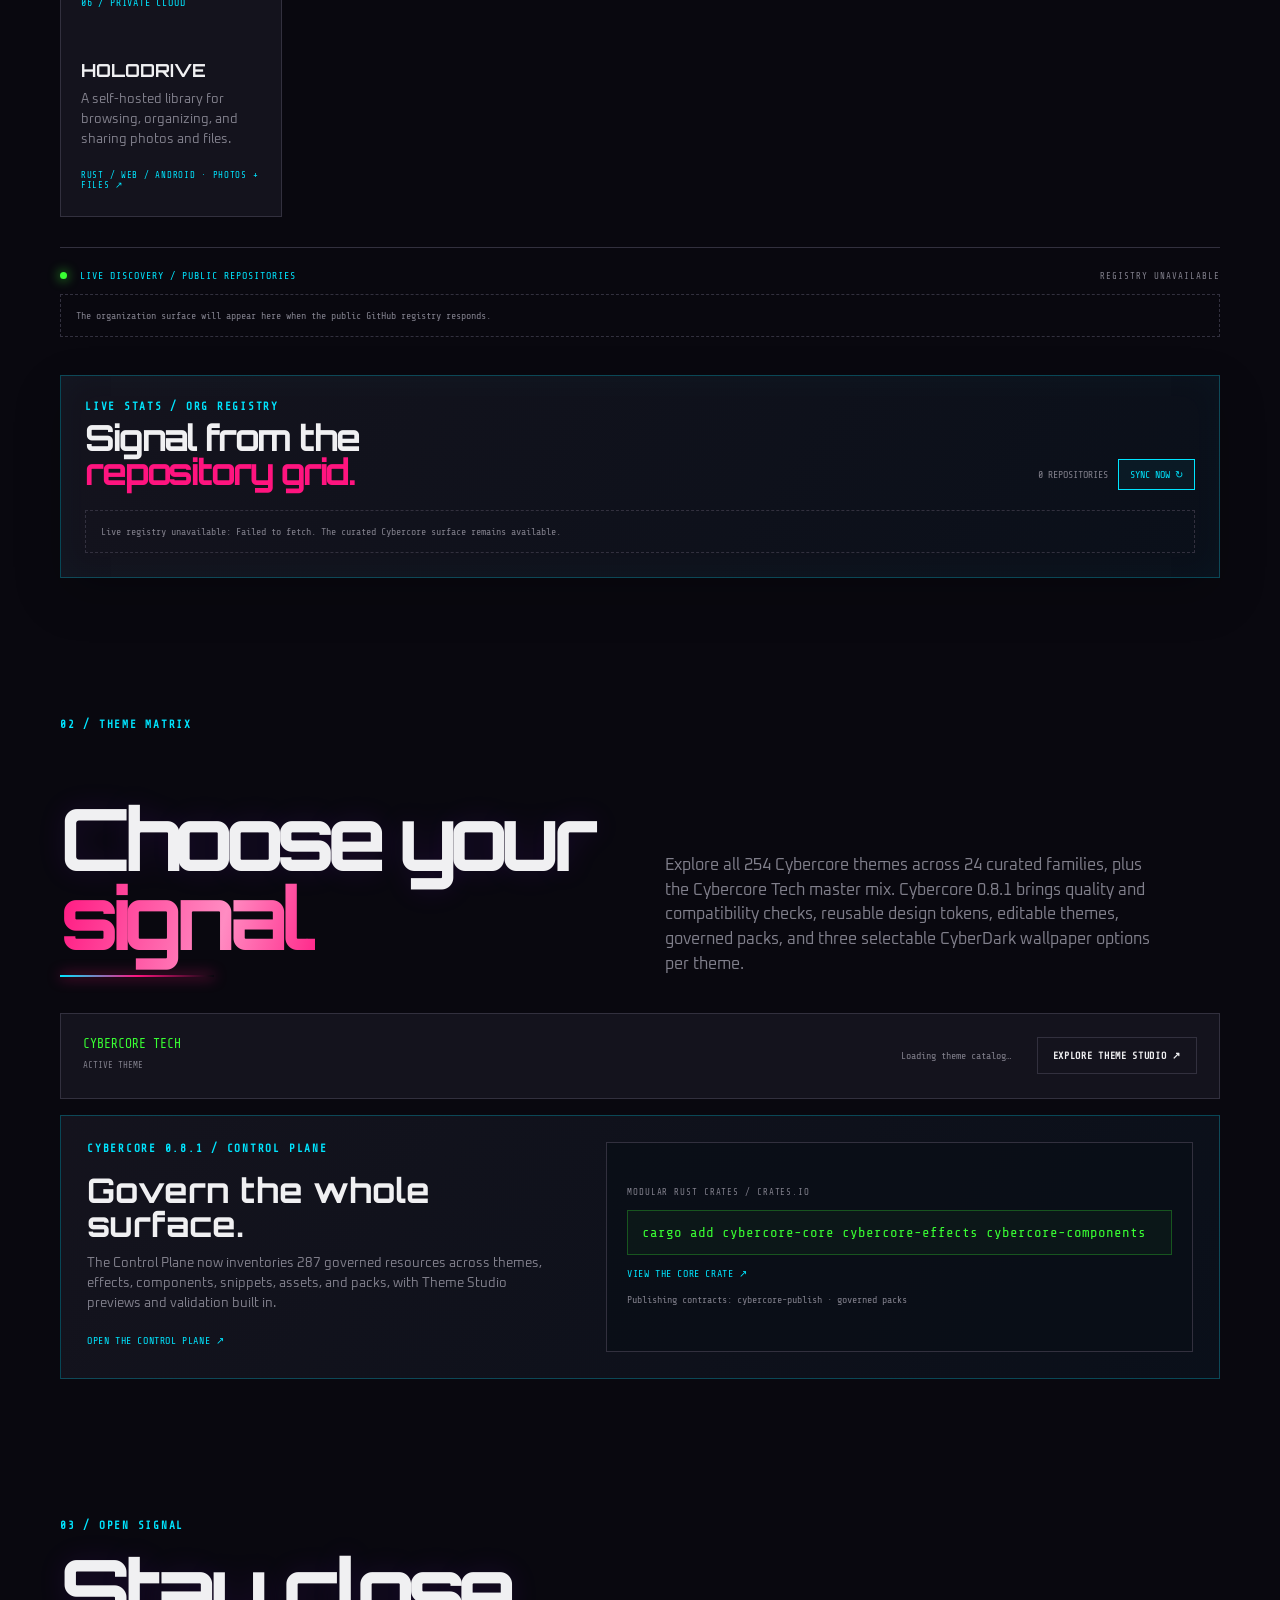
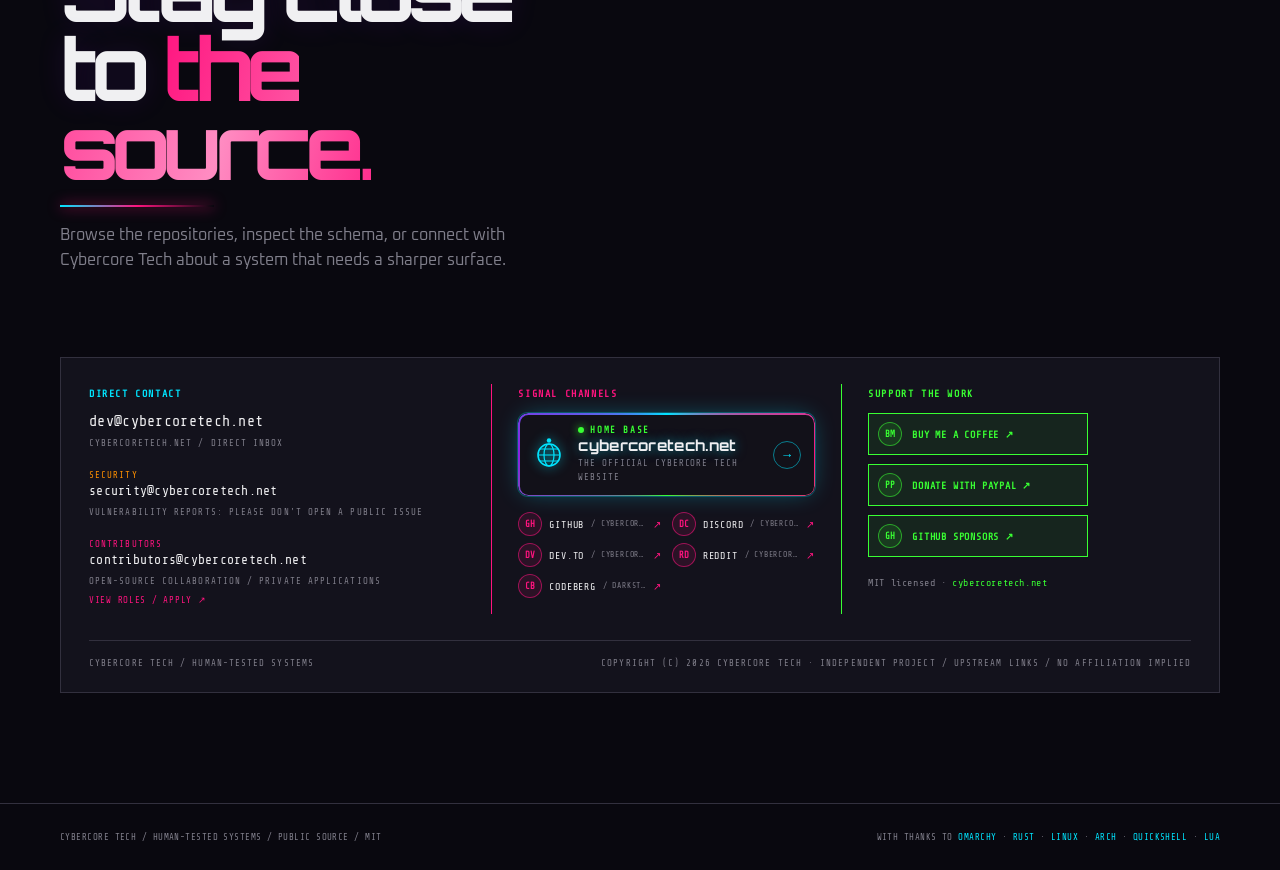
==== commit 4ff4b8aa: "docs: deploy site files to root for GitHub Pages" ====
--- a/index.html
+++ b/index.html
@@ -1,72 +1,40 @@
 <!doctype html>
-<html lang="en">
+<html lang="en" data-theme="cybercore-tech">
 <head>
   <meta charset="utf-8">
-  <meta name="viewport" content="width=device-width, initial-scale=1">
-  <meta name="theme-color" content="#05070b">
-  <title>Cyberfeed — High-performance terminal RSS & Atom reader</title>
-  <meta name="description" content="Cyberfeed is a high-performance, CLI-first RSS/Atom reader built in Rust, optimized for terminal workflows, tabbed feed navigation, syntax highlighting, and 312+ Cybercore themes.">
-  <link rel="stylesheet" href="https://fonts.googleapis.com/css2?family=JetBrains+Mono:ital,wght@0,400;0,500;0,600;0,700;1,400&display=swap">
+  <meta name="viewport" content="width=device-width,initial-scale=1">
+  <meta name="description" content="Cybercore Tech — schema-driven systems for the dark edge.">
+  <title>Cybercore Tech — Systems for the dark edge</title>
   <link rel="stylesheet" href="styles.css">
 </head>
 <body>
-  <header class="bar">
-    <a class="wordmark" href="#top" aria-label="Cyberfeed home">
-      <span>CYBERFEED</span>
-    </a>
-    <div class="theme-bar-controls">
-      <button class="theme-bar-btn" id="btnThemes" type="button"><kbd>T</kbd> themes</button>
-      <button class="theme-bar-btn" id="btnRandom" type="button"><kbd>R</kbd> random</button>
-      <button class="theme-bar-btn" id="btnPrev" type="button">[</button>
-      <button class="theme-bar-btn" id="btnNext" type="button">]</button>
-      <span class="theme-bar-label">cycle</span>
-      <span class="konami">↑↑↓↓←→←→BA</span>
-    </div>
-    <a class="bar-gh" href="https://github.com/cybercoretech/cyberfeed" target="_blank" rel="noopener">GitHub ↗</a>
+  <header class="site-header">
+    <a class="brand" href="#top" data-brand-phase="0" aria-label="Cybercore Tech home"><span class="brand-emblem">CC</span><span class="brand-name">CYBERCORE <b>/</b> TECH</span></a>
+    <nav class="main-nav" aria-label="Primary navigation"><a href="#framework">FRAMEWORK</a><a href="#systems">SYSTEMS</a><a href="#themes">THEMES</a><a href="#connect">CONNECT</a></nav>
+    <div class="theme-picker"><span class="theme-label">THEME</span><button id="themeButton" class="theme-button" type="button" aria-haspopup="listbox" aria-expanded="false" aria-controls="themeMenu">LOADING THEMES…</button><div id="themeMenu" class="theme-menu" role="listbox" aria-label="Choose a Cybercore theme" hidden></div><select id="themeSelect" aria-hidden="true" tabindex="-1"><option>LOADING THEMES…</option></select></div>
   </header>
 
-  <main id="main">
-    <section class="hero" id="top">
-      <div class="hero-copy">
-        <p class="eyebrow"><span class="dot"></span>cybercore / cyberfeed · terminal rss reader</p>
-        <h1>Lightning-fast feeds. Built in <em>Rust.</em></h1>
-        <p class="lede">Optimized for rapid terminal workflows, tabbed feed navigation, syntax-highlighted markdown article reading, and 312+ Cybercore themes.</p>
-        <div class="cta">
-          <a class="btn btn-primary" href="#themes">▶ explore 312+ themes</a>
-          <a class="btn btn-ghost" href="https://github.com/cybercoretech/cyberfeed" target="_blank" rel="noopener">$ clone repository</a>
-        </div>
-      </div>
-      <div class="hero-term">
-        <div class="term-head"><span>terminal</span><strong>active</strong></div>
-        <div class="term-body">
-          <code>$ cargo build --release</code>
-          <code>$ ./target/release/cyberfeed</code>
-          <p class="term-output">→ Loaded 4 feeds (Tokio + Reqwest async)</p>
-          <p class="term-output">→ Rusqlite FTS5 cache initialized</p>
-        </div>
-      </div>
+  <main id="top">
+    <section class="hero" id="framework">
+      <div class="hero-copy"><p class="eyebrow">◆ CYBERCORE SYSTEMS FRAMEWORK</p><h1>Build for the<br><em>dark edge.</em></h1><p class="lede">Rust-first tools, security systems, Omarchy surfaces, and operator workflows built around one shared source of truth.</p><div class="actions"><a class="button primary" href="#systems">EXPLORE SYSTEMS ↓</a><a class="button" href="https://github.com/cybercoretech" target="_blank" rel="noreferrer">OPEN THE ORG ↗</a></div><p class="signal"><i></i> SCHEMA ONLINE <b>—</b> RUST / LINUX / OMARCHY</p></div>
+      <div class="console"><div class="console-head"><span>● ● ● &nbsp; cybergrid / schema.v2</span><strong>ACTIVE</strong></div><div class="console-body"><p class="console-kicker">THE SHARED SURFACE</p><h2>One core.<br><span>Many systems.</span></h2><div class="graph"><div class="core">CYBER<br>CORE</div><div class="nodes"><b>SCHEMA</b><b>TOKENS</b><b>PATHS</b></div><div class="nodes pink"><b>AGENTS</b><b>SECURITY</b><b>OMARCHY</b></div></div><div class="console-foot"><span>schema_version <b id="schemaVersion">2</b></span><span>themes <b id="themeCount">Loading…</b></span><span>systems <b>05 CORE</b></span></div></div></div>
     </section>
 
-    <section class="section" id="themes">
-      <div class="section-head">
-        <h2>Cybercore Theme Matrix</h2>
-        <p>Switch instantly between 312+ Cybercore themes.</p>
-      </div>
-      <div class="controls">
-        <input id="search" type="search" placeholder="Search themes or families…">
-        <select id="family"><option value="">All families</option></select>
-      </div>
-      <div id="count" class="count"></div>
-      <div id="grid" class="grid"></div>
-    </section>
+    <section class="section" id="systems"><div class="section-head"><p class="eyebrow">01 / CORE REPOSITORIES</p><h2>The systems<br><em>in the grid.</em></h2><p>Five repositories define the first Cybercore Tech migration surface. Holodrive brings those shared themes into a self-hosted photo and file cloud.</p></div><div class="repo-grid">
+      <a class="repo cyan" href="https://github.com/cybercoretech/cybercore" target="_blank" rel="noreferrer"><span>01 / FOUNDATION</span><h3>CYBERCORE</h3><p>Shared schemas, themes, design tokens, and canonical paths.</p><b>RUST / JSON · 0.8.1 · 254 THEMES ↗</b></a>
+      <a class="repo pink" href="https://github.com/cybercoretech/cyberdeck" target="_blank" rel="noreferrer"><span>02 / OPERATOR SURFACE</span><h3>CYBERDECK</h3><p>Desktop and workflow surfaces for focused Omarchy operation.</p><b>RUST / QML · DESKTOP ↗</b></a>
+      <a class="repo acid" href="https://github.com/cybercoretech/cybermeta" target="_blank" rel="noreferrer"><span>03 / KNOWLEDGE LAYER</span><h3>CYBERMETA</h3><p>Metadata, project indexing, and the connective tissue around the grid.</p><b>JSON / MARKDOWN · INDEXED ↗</b></a>
+      <a class="repo orange" href="https://github.com/cybercoretech/cyberplug" target="_blank" rel="noreferrer"><span>04 / DISTRIBUTION</span><h3>CYBERPLUG</h3><p>Omarchy plugin distribution and integration tooling.</p><b>SHELL / RUST · OMARCHY ↗</b></a>
+      <a class="repo purple" href="https://github.com/cybercoretech/cyberterm" target="_blank" rel="noreferrer"><span>05 / TERMINAL SURFACE</span><h3>CYBERTERM</h3><p>Terminal-first operator tooling with clean machine-readable output.</p><b>RUST / CLI · TOOLING ↗</b></a>
+      <a class="repo cyan" href="holodrive/"><span>06 / PRIVATE CLOUD</span><h3>HOLODRIVE</h3><p>A self-hosted library for browsing, organizing, and sharing photos and files.</p><b>RUST / WEB / ANDROID · PHOTOS + FILES ↗</b></a>
+    </div><div class="discovered-wrap"><div class="live-title"><span><i class="live-dot"></i> LIVE DISCOVERY / PUBLIC REPOSITORIES</span><small id="repoSyncStatus">WAITING FOR FIRST SYNC</small></div><div class="discovered-grid" id="discoveredRepos"><p class="live-empty">The organization surface will appear here when the public GitHub registry responds.</p></div></div><div class="live-stats-panel"><div class="live-panel-head"><div><p class="eyebrow">LIVE STATS / ORG REGISTRY</p><h3>Signal from the<br><em>repository grid.</em></h3></div><div class="live-actions"><span id="repoCount">0 REPOSITORIES</span><button id="refreshRepos" type="button">SYNC NOW ↻</button></div></div><div class="live-stat-grid" id="liveStats"><p class="live-empty">Connecting to the Cybercore Tech repository registry…</p></div></div></section>
+
+    <section class="section theme-section" id="themes"><div class="section-head"><p class="eyebrow">02 / THEME MATRIX</p><h2>Choose your<br><em>signal.</em></h2><p>Explore all 254 Cybercore themes across 24 curated families, plus the Cybercore Tech master mix. Cybercore 0.8.1 brings quality and compatibility checks, reusable design tokens, editable themes, governed packs, and three selectable CyberDark wallpaper options per theme.</p></div><div class="theme-panel"><div><strong id="activeTheme">CYBERCORE TECH</strong><small>ACTIVE THEME</small></div><div class="swatches" id="swatches"></div><span class="theme-count" id="themeSummary">Loading theme catalog…</span><a class="button" href="https://github.com/cybercoretech/cybercore/tree/main/theme-studio" target="_blank" rel="noreferrer">EXPLORE THEME STUDIO ↗</a></div><div class="install-panel"><div class="install-copy"><p class="eyebrow">CYBERCORE 0.8.1 / CONTROL PLANE</p><h3>Govern the whole surface.</h3><p>The Control Plane now inventories 287 governed resources across themes, effects, components, snippets, assets, and packs, with Theme Studio previews and validation built in.</p><a href="https://cybercoretech.github.io/cybercore/" target="_blank" rel="noreferrer">OPEN THE CONTROL PLANE ↗</a></div><div class="install-command"><span>MODULAR RUST CRATES / CRATES.IO</span><code>cargo add cybercore-core cybercore-effects cybercore-components</code><a href="https://crates.io/crates/cybercore-core">VIEW THE CORE CRATE ↗</a><small>Publishing contracts: <a href="https://crates.io/crates/cybercore-publish">cybercore-publish</a> · <a href="https://github.com/cybercoretech/cybercore/tree/main/packs">governed packs</a></small></div></div></section>
+
+    <section class="section connect" id="connect"><div><p class="eyebrow">03 / OPEN SIGNAL</p><h2>Stay close<br>to <em>the source.</em></h2><p>Browse the repositories, inspect the schema, or connect with Cybercore Tech about a system that needs a sharper surface.</p></div><cybercore-contact class="contact-block"><a href="mailto:dev@cybercoretech.net">dev@cybercoretech.net</a></cybercore-contact></section>
   </main>
-
-  <aside id="preview" class="preview" hidden></aside>
-
-  <!-- Universal Cybercore Footer Component -->
-  <cybercore-contact></cybercore-contact>
-
-  <script src="site.js"></script>
+  <footer><span>CYBERCORE TECH / HUMAN-TESTED SYSTEMS / PUBLIC SOURCE / MIT</span><span class="thanks-links">WITH THANKS TO <a href="https://omarchy.org/">OMARCHY</a> · <a href="https://www.rust-lang.org/">RUST</a> · <a href="https://www.kernel.org/">LINUX</a> · <a href="https://archlinux.org/">ARCH</a> · <a href="https://quickshell.org/">QUICKSHELL</a> · <a href="https://www.lua.org/">LUA</a></span></footer>
+  <script src="app.js"></script>
   <script type="module" src="kit/contact.js"></script>
 </body>
 </html>
--- a/styles.css
+++ b/styles.css
@@ -1,126 +1,36 @@
-/* Cyberfeed site styles matching dwcode convention */
-:root {
-  --bg: #05070b;
-  --panel: #0b1017;
-  --panel-2: #0f1620;
-  --line: #1a2431;
-  --line-hi: #283647;
-  --fg: #d7e0e9;
-  --white: #f2f6fa;
-  --muted: #7d8a99;
-  --dim: #556273;
-  --cyan: #2ee6f6;
-  --pink: #ff2e97;
-  --acid: #b6ff3b;
-  --orange: #ffb347;
-  --purple: #9b6bff;
-  --green: #6ee7a8;
-  --radius: 10px;
-  --max: 1148px;
-  --gutter: 16px;
-  --mono: "JetBrains Mono", ui-monospace, "Cascadia Code", monospace;
-  color-scheme: dark;
-}
+@import url('https://fonts.googleapis.com/css2?family=Audiowide&family=Orbitron:wght@500;600;700;800&family=Oxanium:wght@400;500;600;700&family=Share+Tech+Mono&display=swap');
+:root{--bg:#09080f;--white:#f0f0f2;--acid:#39ff33;--pink:#ff147f;--purple:#8a22e2;--cyan:#00e5ff;--orange:#ff9000;--panel:#16151f;--line:#32303e;--muted:#807f8b;--sans:Oxanium,system-ui,sans-serif;--display:Orbitron,Oxanium,sans-serif;--mono:'Share Tech Mono',monospace;--x:50vw;--y:30vh}*{box-sizing:border-box}html{scroll-behavior:smooth}body{margin:0;background:var(--bg);color:var(--white);font:16px/1.55 var(--sans);overflow-x:hidden}body:before{content:"";position:fixed;inset:-10%;z-index:-2;pointer-events:none;background:radial-gradient(circle at var(--x) var(--y),#00e5ff22,transparent 18rem),radial-gradient(ellipse at 82% 10%,#8a22e22f,transparent 29rem),radial-gradient(ellipse at 12% 70%,#ff147f14,transparent 27rem),linear-gradient(90deg,#32303e22 1px,transparent 1px),linear-gradient(#32303e22 1px,transparent 1px);background-size:auto,auto,auto,72px 72px,72px 72px;animation:drift 18s ease-in-out infinite alternate}body:after{content:"";position:fixed;inset:0;z-index:-1;pointer-events:none;opacity:.13;background:linear-gradient(115deg,transparent 0 28%,#00e5ff 28.2%,transparent 28.4% 68%,#ff147f 68.2%,transparent 68.4%);mix-blend-mode:screen}@keyframes drift{to{transform:scale(1.08) translate(1%,1%)}}a{color:inherit;text-decoration:none}.site-header{position:sticky;top:0;z-index:5;display:flex;align-items:center;gap:28px;min-height:76px;padding:14px clamp(20px,5vw,70px);border-bottom:1px solid #00e5ff3b;background:#09080fe8;backdrop-filter:blur(18px)}.brand{display:flex;align-items:center;gap:10px;min-width:226px;color:var(--brand-color,var(--cyan));font:700 13px var(--display);letter-spacing:.12em;transition:color .8s,text-shadow .8s}.brand[data-brand-phase="0"]{--brand-color:var(--cyan);--brand-second:var(--purple)}.brand[data-brand-phase="1"]{--brand-color:var(--pink);--brand-second:var(--orange)}.brand[data-brand-phase="2"]{--brand-color:var(--acid);--brand-second:var(--cyan)}.brand[data-brand-phase="3"]{--brand-color:var(--orange);--brand-second:var(--pink)}.brand[data-brand-phase="4"]{--brand-color:var(--purple);--brand-second:var(--cyan)}.brand[data-brand-phase="5"]{--brand-color:#ffe600;--brand-second:var(--acid)}.brand-emblem{position:relative;display:grid;place-items:center;width:35px;height:35px;border:1px solid var(--brand-color);border-radius:10px 50% 10px 50%;font:700 12px var(--mono);box-shadow:0 0 20px color-mix(in srgb,var(--brand-color) 45%,transparent);transition:transform .8s,border-color .8s,box-shadow .8s}.brand-emblem:after{content:"";position:absolute;inset:6px;border:1px solid var(--brand-second);border-radius:50%;animation:orbit 5s linear infinite}.brand[data-brand-phase="1"] .brand-emblem,.brand[data-brand-phase="4"] .brand-emblem{transform:rotate(180deg)}.brand-name b{color:var(--pink)}@keyframes orbit{to{transform:rotate(360deg)}}.main-nav{display:flex;gap:26px;margin-left:auto}.main-nav a{position:relative;padding:9px 2px;color:var(--muted);font:400 11px var(--mono);letter-spacing:.13em;transition:color .2s,font-size .2s,font-weight .2s,letter-spacing .2s,transform .2s,text-shadow .2s}.main-nav a:after{content:"";position:absolute;bottom:0;left:0;right:0;height:1px;background:var(--nav,var(--cyan));transform:scaleX(0);transition:transform .2s}.main-nav a:hover{color:var(--nav,var(--cyan));font-size:13px;font-weight:800;letter-spacing:.17em;transform:translateY(-2px);text-shadow:0 0 14px var(--nav,var(--cyan))}.main-nav a:hover:after{transform:scaleX(1)}.main-nav a:nth-child(2){--nav:var(--pink)}.main-nav a:nth-child(3){--nav:var(--acid)}.main-nav a:nth-child(4){--nav:var(--orange)}.theme-picker{padding:9px 11px;border:1px solid var(--pink);color:var(--pink);background:#ff147f0e;font:10px var(--mono);letter-spacing:.08em;white-space:nowrap}.theme-picker select{max-width:210px;border:0;outline:0;color:var(--white);background:transparent;font:10px var(--mono);text-transform:uppercase}.hero,.section{width:min(1160px,calc(100% - 44px));margin:auto}.hero{display:grid;grid-template-columns:1fr 1fr;gap:clamp(34px,7vw,100px);align-items:center;min-height:calc(100vh - 76px);padding:90px 0}.eyebrow{margin:0 0 18px;color:var(--cyan);font:700 11px var(--mono);letter-spacing:.16em}.hero h1,.section h2{margin:0;font:700 clamp(42px,7vw,86px)/.92 var(--display);letter-spacing:-.08em;text-shadow:0 0 28px #8a22e224}.hero h1 em,.section h2 em{color:var(--pink);font-style:normal;text-shadow:0 0 24px #ff147f99}.lede{max-width:560px;margin:27px 0;color:var(--muted);font-size:clamp(16px,1.8vw,20px)}.actions{display:flex;flex-wrap:wrap;gap:10px}.button{display:inline-block;padding:12px 15px;border:1px solid var(--line);color:var(--white);font:700 10px var(--mono);letter-spacing:.07em;transition:transform .2s,border-color .2s,box-shadow .2s}.button:hover{transform:translateY(-3px);border-color:var(--cyan);box-shadow:0 10px 25px #00e5ff22}.button.primary{border-color:var(--acid);color:var(--bg);background:var(--acid)}.signal{display:flex;align-items:center;gap:9px;margin-top:30px;color:var(--muted);font:10px var(--mono);letter-spacing:.1em}.signal i{width:8px;height:8px;border-radius:50%;background:var(--acid);box-shadow:0 0 12px var(--acid)}.signal b{color:var(--line)}.console{border:1px solid #00e5ff58;background:#0b1018d9;box-shadow:0 25px 75px #8a22e21f}.console-head,.console-foot{display:flex;justify-content:space-between;padding:11px 14px;color:var(--muted);font:10px var(--mono)}.console-head{border-bottom:1px solid #00e5ff2c}.console-head strong{color:var(--acid)}.console-body{padding:30px}.console-kicker{color:var(--muted);font:10px var(--mono);letter-spacing:.12em}.console h2{margin:10px 0;font:700 clamp(28px,4vw,46px)/.96 var(--display)}.console h2 span{color:var(--cyan)}.graph{display:flex;justify-content:space-between;align-items:center;gap:12px;min-height:220px}.core{display:grid;place-items:center;width:112px;height:112px;border:1px solid var(--cyan);border-radius:50%;color:var(--cyan);background:radial-gradient(circle,#00e5ff26,transparent 65%);box-shadow:0 0 45px #00e5ff3b;text-align:center;font:11px var(--mono)}.nodes{display:grid;gap:10px}.nodes b{padding:8px 10px;border:1px solid var(--purple);color:#d0a8ff;background:#8a22e21c;font:10px var(--mono)}.nodes.pink b{border-color:var(--pink);color:var(--pink);background:#ff147f12}.console-foot{border-top:1px solid #00e5ff25}.console-foot b{color:var(--acid)}.section{padding:110px 0}.section-head{display:grid;grid-template-columns:1fr 1fr;gap:50px;align-items:end;margin-bottom:36px}.section-head h2{grid-column:1}.section-head>p:last-child{margin:0;color:var(--muted);max-width:500px}.repo-grid{display:grid;grid-template-columns:repeat(5,1fr);gap:12px}.repo{position:relative;min-height:250px;padding:20px;border:1px solid var(--line);border-top:2px solid var(--repo-color,var(--cyan));background:#16151fe8;transition:transform .25s,border-color .25s,box-shadow .25s}.repo:hover{transform:translateY(-8px) rotate(-1deg);border-color:var(--repo-color);box-shadow:0 18px 40px color-mix(in srgb,var(--repo-color) 20%,transparent)}.repo span,.repo b{color:var(--repo-color);font:10px var(--mono);letter-spacing:.08em}.repo h3{margin:45px 0 9px;font:700 18px var(--display)}.repo p{min-height:80px;margin:0;color:var(--muted);font-size:13px}.repo b{display:block;font-size:9px}.repo.cyan{--repo-color:var(--cyan)}.repo.pink{--repo-color:var(--pink)}.repo.acid{--repo-color:var(--acid)}.repo.orange{--repo-color:var(--orange)}.repo.purple{--repo-color:var(--purple)}.theme-section{padding-top:30px}.theme-panel{display:flex;align-items:center;gap:26px;padding:22px;border:1px solid var(--line);background:#16151fe8}.theme-panel strong{display:block;color:var(--acid);font:13px var(--mono)}.theme-panel small{color:var(--muted);font:9px var(--mono)}.swatches{display:flex;gap:7px;margin-left:auto}.swatches i{width:24px;height:24px;border:2px solid var(--panel);border-radius:50%;outline:1px solid var(--line)}.theme-count{color:var(--muted);font:10px var(--mono)}.connect{display:grid;grid-template-columns:1fr 1fr;gap:50px;padding-top:30px}.connect p:not(.eyebrow){max-width:500px;color:var(--muted)}.links{display:grid;grid-template-columns:1fr 1fr;gap:10px;align-content:center}.links a{padding:13px;border:1px solid var(--line);color:var(--cyan);font:10px var(--mono);transition:color .2s,border-color .2s,transform .2s,box-shadow .2s}.links a:hover{color:var(--acid);border-color:var(--acid);transform:translateX(5px);box-shadow:0 0 18px #39ff3320}footer{display:flex;justify-content:space-between;gap:20px;padding:28px max(22px,calc((100% - 1160px)/2));border-top:1px solid var(--line);color:var(--muted);font:9px var(--mono);letter-spacing:.05em}footer a{color:var(--cyan)}
+@media(max-width:1000px){.site-header{flex-wrap:wrap}.main-nav{order:3;width:100%;justify-content:center;margin:0}.hero{grid-template-columns:1fr}.repo-grid{grid-template-columns:repeat(2,1fr)}.section-head{display:block}.section-head>p:last-child{margin-top:20px}}@media(max-width:600px){.site-header{gap:12px;padding:12px 16px}.brand{min-width:190px}.main-nav{gap:12px;justify-content:space-between}.main-nav a{font-size:9px}.theme-picker{margin-left:auto}.hero,.section{width:calc(100% - 30px)}.hero{padding:65px 0}.repo-grid{grid-template-columns:1fr}.theme-panel,.connect{display:block}.swatches{margin:18px 0}.links{margin-top:25px}.links a{font-size:9px}footer{display:block;padding:24px 15px}footer span{display:block;margin:8px 0}}
+@media(prefers-reduced-motion:reduce){*,*:before,*:after{animation:none!important;transition:none!important}}
 
-* { box-sizing: border-box; }
-html { scroll-behavior: smooth; scroll-padding-top: 64px; }
-html { scrollbar-color: #2b3b4f var(--bg); scrollbar-width: thin; }
-::-webkit-scrollbar { width: 10px; height: 10px; }
-::-webkit-scrollbar-track { background: var(--bg); }
-::-webkit-scrollbar-thumb { background: linear-gradient(180deg, rgba(46,230,246,.55), rgba(155,107,255,.55) 50%, rgba(255,46,151,.55)); border-radius: 10px; border: 3px solid var(--bg); }
-::-webkit-scrollbar-thumb:hover { background: linear-gradient(180deg, var(--cyan), var(--purple) 50%, var(--pink)); }
+/* Signal effects for the major headlines and upstream acknowledgements. */
+.hero h1,.section h2{position:relative;text-shadow:0 0 28px #8a22e224;animation:heading-signal 6.8s ease-in-out infinite}.hero h1:after,.section h2:after{content:"";display:block;width:clamp(80px,12vw,170px);height:2px;margin-top:18px;background:linear-gradient(90deg,var(--cyan),var(--pink),transparent);box-shadow:0 0 14px var(--pink);transform-origin:left;animation:heading-line 4.6s ease-in-out infinite}.hero h1 em,.section h2 em{color:transparent;background:linear-gradient(105deg,var(--pink) 0%,#ff8cc2 28%,var(--pink) 47%,var(--purple) 70%,var(--pink) 100%);background-size:240% 100%;-webkit-background-clip:text;background-clip:text;text-shadow:none;animation:neon-sweep 5.5s linear infinite}.section-head h2{animation-delay:-1.7s}.theme-section h2{animation-delay:-3.2s}.connect h2{animation-delay:-4.4s}
+.thanks-links a{display:inline-block;--thanks-color:var(--cyan);transition:color .18s,transform .18s,text-shadow .18s,font-weight .18s}.thanks-links a:nth-of-type(2){--thanks-color:var(--orange)}.thanks-links a:nth-of-type(3){--thanks-color:var(--acid)}.thanks-links a:nth-of-type(4){--thanks-color:#55aaff}.thanks-links a:nth-of-type(5){--thanks-color:var(--purple)}.thanks-links a:nth-of-type(6){--thanks-color:var(--pink)}.thanks-links a:hover,.thanks-links a:focus-visible{color:var(--thanks-color);font-weight:800;text-shadow:0 0 13px var(--thanks-color);transform:translateY(-5px) scale(1.16);animation:thanks-bounce .58s cubic-bezier(.2,1.7,.35,1) both}
+@keyframes heading-signal{0%,100%{text-shadow:0 0 22px #8a22e21d}50%{text-shadow:0 0 34px #ff147f42,0 0 58px #00e5ff1c}}@keyframes heading-line{0%,100%{transform:scaleX(.55);opacity:.55}50%{transform:scaleX(1);opacity:1}}@keyframes neon-sweep{to{background-position:240% 0}}@keyframes thanks-bounce{0%{transform:translateY(0) scale(1)}38%{transform:translateY(-8px) scale(1.2) rotate(-2deg)}70%{transform:translateY(2px) scale(.98) rotate(1deg)}100%{transform:translateY(-5px) scale(1.16)}}
+@media(prefers-reduced-motion:reduce){.hero h1,.section h2,.hero h1:after,.section h2:after,.hero h1 em,.section h2 em,.thanks-links a{animation:none!important}}
 
-body {
-  margin: 0;
-  color: var(--fg);
-  font: 400 14px/1.65 var(--mono);
-  -webkit-font-smoothing: antialiased;
-  overflow-x: hidden;
-  background: var(--bg);
-}
+/* Keep the native theme menu aligned with the site's dark control surface. */
+.theme-picker select{color-scheme:dark}
+.theme-picker select option,.theme-picker select optgroup{background:var(--panel);color:var(--white)}
 
-a { color: var(--cyan); text-decoration: none; }
-a:hover { color: var(--white); }
-code { font-size: .92em; color: var(--white); background: rgba(46,230,246,.08); border: 1px solid rgba(46,230,246,.16); padding: .05em .35em; border-radius: 4px; }
+/* Custom theme menu: native select popups ignore site colors on some platforms. */
+.theme-picker{position:relative;display:flex;align-items:center;gap:8px}
+.theme-label{color:var(--pink);font:10px var(--mono);letter-spacing:.08em}
+.theme-picker #themeSelect{display:none}
+.theme-button{position:relative;min-width:165px;max-width:225px;padding:0 25px 0 0;border:0;outline:0;overflow:hidden;color:var(--white);background:transparent;font:10px var(--mono);letter-spacing:.04em;text-align:left;text-overflow:ellipsis;text-transform:uppercase;white-space:nowrap;cursor:pointer}
+.theme-button:after{content:"⌄";position:absolute;right:2px;top:-2px;color:var(--pink);font:14px var(--mono);transition:transform .18s}
+.theme-button[aria-expanded="true"]:after{transform:rotate(180deg)}
+.theme-button:focus-visible{color:var(--acid);text-shadow:0 0 10px var(--acid)}
+.theme-menu[hidden]{display:none}
+.theme-menu{position:absolute;top:calc(100% + 8px);right:0;z-index:60;width:min(290px,calc(100vw - 30px));max-height:min(70vh,520px);overflow:auto;padding:6px;background:var(--panel);border:1px solid var(--pink);box-shadow:0 18px 45px #000b,0 0 22px color-mix(in srgb,var(--pink) 22%,transparent)}
+.theme-group-label{padding:9px 10px 5px;color:var(--acid);font:700 9px var(--mono);letter-spacing:.06em;text-transform:uppercase}
+.theme-option{display:block;width:100%;padding:7px 10px;border:0;color:var(--white);background:transparent;font:10px var(--mono);letter-spacing:.03em;text-align:left;text-transform:uppercase;cursor:pointer}
+.theme-option:hover,.theme-option:focus-visible{color:var(--acid);background:color-mix(in srgb,var(--pink) 18%,transparent);outline:0}
+.theme-option[aria-selected="true"]{color:var(--pink);background:color-mix(in srgb,var(--pink) 12%,transparent);font-weight:700}
 
-.bar {
-  position: sticky; top: 0; z-index: 50; display: flex; align-items: center; justify-content: space-between;
-  height: 64px; padding: 0 var(--gutter); background: rgba(5,7,11,0.85); backdrop-filter: blur(12px);
-  border-bottom: 1px solid var(--line);
-}
-.wordmark { color: var(--acid); font-weight: 700; letter-spacing: .1em; }
-.theme-bar-controls { display: flex; align-items: center; gap: 8px; font-size: 12px; color: var(--muted); }
-.theme-bar-btn { background: var(--panel-2); border: 1px solid var(--line); color: var(--fg); padding: 4px 8px; border-radius: 4px; font: inherit; cursor: pointer; }
-.theme-bar-btn:hover { border-color: var(--cyan); color: var(--cyan); }
-.theme-bar-btn kbd { background: var(--panel); border: 1px solid var(--line-hi); padding: 1px 4px; border-radius: 3px; font-size: 11px; color: var(--white); }
-.theme-bar-label { text-transform: lowercase; font-size: 11px; }
-.konami { font-size: 11px; color: var(--pink); letter-spacing: .05em; padding: 2px 6px; border: 1px solid rgba(255,46,151,0.3); border-radius: 4px; background: rgba(255,46,151,0.05); }
-.bar-gh { color: var(--fg); font-size: 13px; }
-
-main { max-width: var(--max); margin: 0 auto; padding: 40px var(--gutter); }
-
-.hero {
-  display: grid; grid-template-columns: 1.2fr 0.8fr; gap: 40px; align-items: center; margin-bottom: 80px;
-}
-.eyebrow { color: var(--cyan); font-size: 12px; text-transform: uppercase; letter-spacing: .1em; margin-bottom: 12px; display: flex; align-items: center; gap: 8px; }
-.dot { width: 8px; height: 8px; background: var(--acid); border-radius: 50%; box-shadow: 0 0 10px var(--acid); }
-.hero h1 { margin: 0 0 16px; font-size: clamp(2rem, 4vw, 3.5rem); line-height: 1.1; color: var(--white); }
-.hero h1 em { color: var(--pink); font-style: normal; text-shadow: 0 0 20px rgba(255,46,151,0.3); }
-.lede { color: var(--muted); margin-bottom: 24px; }
-.cta { display: flex; gap: 12px; flex-wrap: wrap; }
-.btn {
-  display: inline-flex; align-items: center; padding: 10px 18px; border-radius: 6px; font-weight: 600; font-size: 13px; text-transform: uppercase; letter-spacing: .05em; transition: .15s;
-}
-.btn-primary { background: var(--cyan); color: #000; border: 1px solid var(--cyan); }
-.btn-primary:hover { background: var(--white); color: #000; }
-.btn-ghost { background: transparent; color: var(--fg); border: 1px solid var(--line-hi); }
-.btn-ghost:hover { border-color: var(--cyan); color: var(--cyan); }
-
-.hero-term {
-  border: 1px solid var(--line); border-radius: var(--radius); background: var(--panel); overflow: hidden; box-shadow: 0 20px 40px rgba(0,0,0,0.5);
-}
-.term-head { display: flex; justify-content: space-between; padding: 10px 14px; background: var(--panel-2); border-bottom: 1px solid var(--line); font-size: 11px; color: var(--muted); }
-.term-body { padding: 16px; font-size: 13px; }
-.term-body code { display: block; background: transparent; border: 0; padding: 0; color: var(--acid); margin-bottom: 6px; }
-.term-output { color: var(--muted); font-size: 12px; margin: 8px 0 0; }
-
-.section { margin-bottom: 80px; }
-.section-head h2 { margin: 0 0 8px; color: var(--white); font-size: 1.5rem; }
-.section-head p { margin: 0 0 20px; color: var(--muted); }
-
-.controls { display: grid; grid-template-columns: 1fr 220px; gap: 12px; margin-bottom: 16px; }
-.controls input, .controls select {
-  width: 100%; padding: 12px 14px; border: 1px solid var(--line); border-radius: 6px; background: var(--panel); color: var(--fg); font: inherit;
-}
-.controls input:focus, .controls select:focus { border-color: var(--cyan); outline: none; }
-.count { color: var(--acid); font-size: 12px; margin-bottom: 16px; text-transform: uppercase; letter-spacing: .08em; }
-
-.grid { display: grid; grid-template-columns: repeat(auto-fill, minmax(240px, 1fr)); gap: 14px; }
-.theme {
-  padding: 16px; border: 1px solid var(--line); border-radius: var(--radius); background: var(--panel); cursor: pointer; transition: .15s;
-}
-.theme:hover, .theme.selected { border-color: var(--cyan); transform: translateY(-2px); box-shadow: 0 8px 25px rgba(46,230,246,0.1); }
-.theme-head { display: flex; justify-content: space-between; font-size: 11px; margin-bottom: 8px; }
-.theme-family { color: var(--acid); }
-.theme-id { color: var(--muted); }
-.theme h3 { margin: 0 0 12px; font-size: 15px; color: var(--white); }
-.swatches { display: flex; gap: 4px; }
-.swatches i { height: 22px; flex: 1; border-radius: 3px; background: var(--c); border: 1px solid rgba(255,255,255,0.1); }
-
-.preview {
-  position: fixed; right: 24px; bottom: 24px; width: min(360px, calc(100vw - 48px)); padding: 18px;
-  border: 1px solid var(--cyan); border-radius: var(--radius); background: rgba(11,16,32,0.95);
-  box-shadow: 0 20px 50px rgba(0,0,0,0.7); backdrop-filter: blur(12px); z-index: 100;
-}
-.preview[hidden] { display: none; }
-.preview h3 { margin: 0 0 4px; font-size: 16px; color: var(--white); }
-.preview p { margin: 0; color: var(--muted); font-size: 12px; }
-.preview-swatches { display: flex; gap: 5px; margin-top: 12px; }
-.preview-swatches i { height: 32px; flex: 1; border-radius: 4px; background: var(--c); border: 1px solid rgba(255,255,255,0.2); }
-
-footer {
-  border-top: 1px solid var(--line); background: var(--panel); padding: 40px var(--gutter); font-size: 12px; color: var(--muted);
-}
-.footer-content { max-width: var(--max); margin: 0 auto; display: flex; justify-content: space-between; flex-wrap: wrap; gap: 20px; }
-.thanks-links a { color: var(--cyan); margin: 0 4px; }
-.footer-bottom { max-width: var(--max); margin: 20px auto 0; padding-top: 20px; border-top: 1px solid rgba(255,255,255,0.04); color: var(--white); }
+/* Live organization registry surfaces. */
+.discovered-wrap{margin-top:30px;padding-top:22px;border-top:1px solid var(--line)}.live-title{display:flex;justify-content:space-between;gap:18px;align-items:center;margin-bottom:13px;color:var(--cyan);font:10px var(--mono);letter-spacing:.1em}.live-title small{color:var(--muted);font-size:9px}.live-dot{display:inline-block;width:7px;height:7px;margin-right:7px;border-radius:50%;background:var(--acid);box-shadow:0 0 12px var(--acid);animation:live-pulse 1.8s ease-in-out infinite}.discovered-grid{display:grid;grid-template-columns:repeat(auto-fit,minmax(180px,1fr));gap:9px}.discovered-repo{display:flex;flex-direction:column;min-height:104px;padding:13px;border:1px solid #00e5ff38;background:#0d131dcc;transition:transform .2s,border-color .2s,box-shadow .2s}.discovered-repo:hover{transform:translateY(-4px);border-color:var(--cyan);box-shadow:0 12px 25px #00e5ff1c}.discovered-repo strong{color:var(--white);font:700 12px var(--display);letter-spacing:.04em}.discovered-repo small{margin-top:6px;color:var(--muted);font:9px var(--mono);line-height:1.4}.discovered-repo b{margin-top:auto;color:var(--acid);font:9px var(--mono)}.live-empty{margin:0;padding:15px;color:var(--muted);font:10px var(--mono);border:1px dashed var(--line)}.live-stats-panel{margin-top:38px;padding:24px;border:1px solid #00e5ff42;background:linear-gradient(125deg,#16151fe8,#0b111be8);box-shadow:inset 0 0 35px #00e5ff08,0 18px 45px #0003}.live-panel-head{display:flex;justify-content:space-between;align-items:flex-end;gap:25px;margin-bottom:20px}.live-panel-head .eyebrow{margin-bottom:8px}.live-panel-head h3{margin:0;font:700 clamp(22px,3vw,36px)/.95 var(--display);letter-spacing:-.06em}.live-panel-head h3 em{color:var(--pink);font-style:normal}.live-actions{display:flex;align-items:center;gap:10px;color:var(--muted);font:10px var(--mono)}.live-actions button{cursor:pointer;padding:9px 11px;border:1px solid var(--cyan);color:var(--cyan);background:#00e5ff0c;font:10px var(--mono);transition:transform .2s,background .2s,box-shadow .2s}.live-actions button:hover{transform:translateY(-2px);background:#00e5ff1a;box-shadow:0 0 16px #00e5ff2b}.live-stat-grid{display:grid;grid-template-columns:repeat(auto-fit,minmax(210px,1fr));gap:10px}.live-stat-card{position:relative;display:flex;flex-direction:column;min-height:172px;padding:15px;border:1px solid var(--line);border-top:2px solid var(--stat-color,var(--cyan));background:#090e17cc;transition:transform .2s,border-color .2s,box-shadow .2s}.live-stat-card:hover{transform:translateY(-5px);border-color:var(--stat-color);box-shadow:0 14px 30px color-mix(in srgb,var(--stat-color) 17%,transparent)}.live-stat-card a{color:var(--white);font:700 14px var(--display);letter-spacing:.03em}.live-stat-card .repo-desc{min-height:34px;margin:7px 0 12px;color:var(--muted);font-size:11px;line-height:1.35}.stat-line{display:grid;grid-template-columns:repeat(3,1fr);gap:5px;margin-top:auto}.stat-line span{padding:6px 4px;border:1px solid #32303e99;color:var(--muted);font:9px var(--mono);text-align:center}.stat-line b{display:block;margin-bottom:2px;color:var(--stat-color,var(--cyan));font-size:12px}.live-meta{display:flex;justify-content:space-between;gap:6px;margin-bottom:10px;color:var(--muted);font:9px var(--mono)}.live-meta strong{color:var(--stat-color,var(--cyan));font-weight:400}.live-stat-card:nth-child(5n+2){--stat-color:var(--pink)}.live-stat-card:nth-child(5n+3){--stat-color:var(--acid)}.live-stat-card:nth-child(5n+4){--stat-color:var(--orange)}.live-stat-card:nth-child(5n+5){--stat-color:var(--purple)}@keyframes live-pulse{0%,100%{transform:scale(.8);opacity:.6}50%{transform:scale(1.15);opacity:1}}
+@media(max-width:720px){.live-panel-head{display:block}.live-actions{justify-content:space-between;margin-top:18px}.live-title{display:block}.live-title small{display:block;margin-top:7px}.live-stats-panel{padding:17px}}
+.contact-block{grid-column:1/-1;margin-top:18px;padding:26px 28px 22px;border:1px solid var(--line);background:color-mix(in srgb,var(--panel) 85%,transparent)}.contact-block a{color:var(--cyan)}@media(max-width:760px){.contact-block{padding:20px 16px}}
+.install-panel{display:grid;grid-template-columns:1fr 1.2fr;gap:30px;margin-top:16px;padding:26px;border:1px solid #00e5ff42;background:linear-gradient(125deg,#16151fe8,#0b111be8)}.install-copy h3{margin:0 0 10px;font:700 clamp(22px,3vw,34px)/1 var(--display)}.install-copy p:not(.eyebrow){max-width:460px;color:var(--muted);font-size:13px}.install-copy>a,.install-command>a{color:var(--cyan);font:10px var(--mono);letter-spacing:.06em}.install-copy code,.install-command code{color:var(--acid);font:inherit}.install-command{display:flex;flex-direction:column;justify-content:center;gap:13px;padding:20px;border:1px solid var(--line);background:#090e17cc}.install-command>span{color:var(--muted);font:9px var(--mono);letter-spacing:.1em}.install-command>code{display:block;overflow-wrap:anywhere;padding:14px;border:1px solid #39ff3344;background:#39ff330a;font:clamp(11px,1.4vw,14px) var(--mono)}.install-command small{color:var(--muted);font:10px/1.5 var(--mono)}
+@media(max-width:700px){.install-panel{grid-template-columns:1fr;padding:18px}.install-command{padding:14px}}
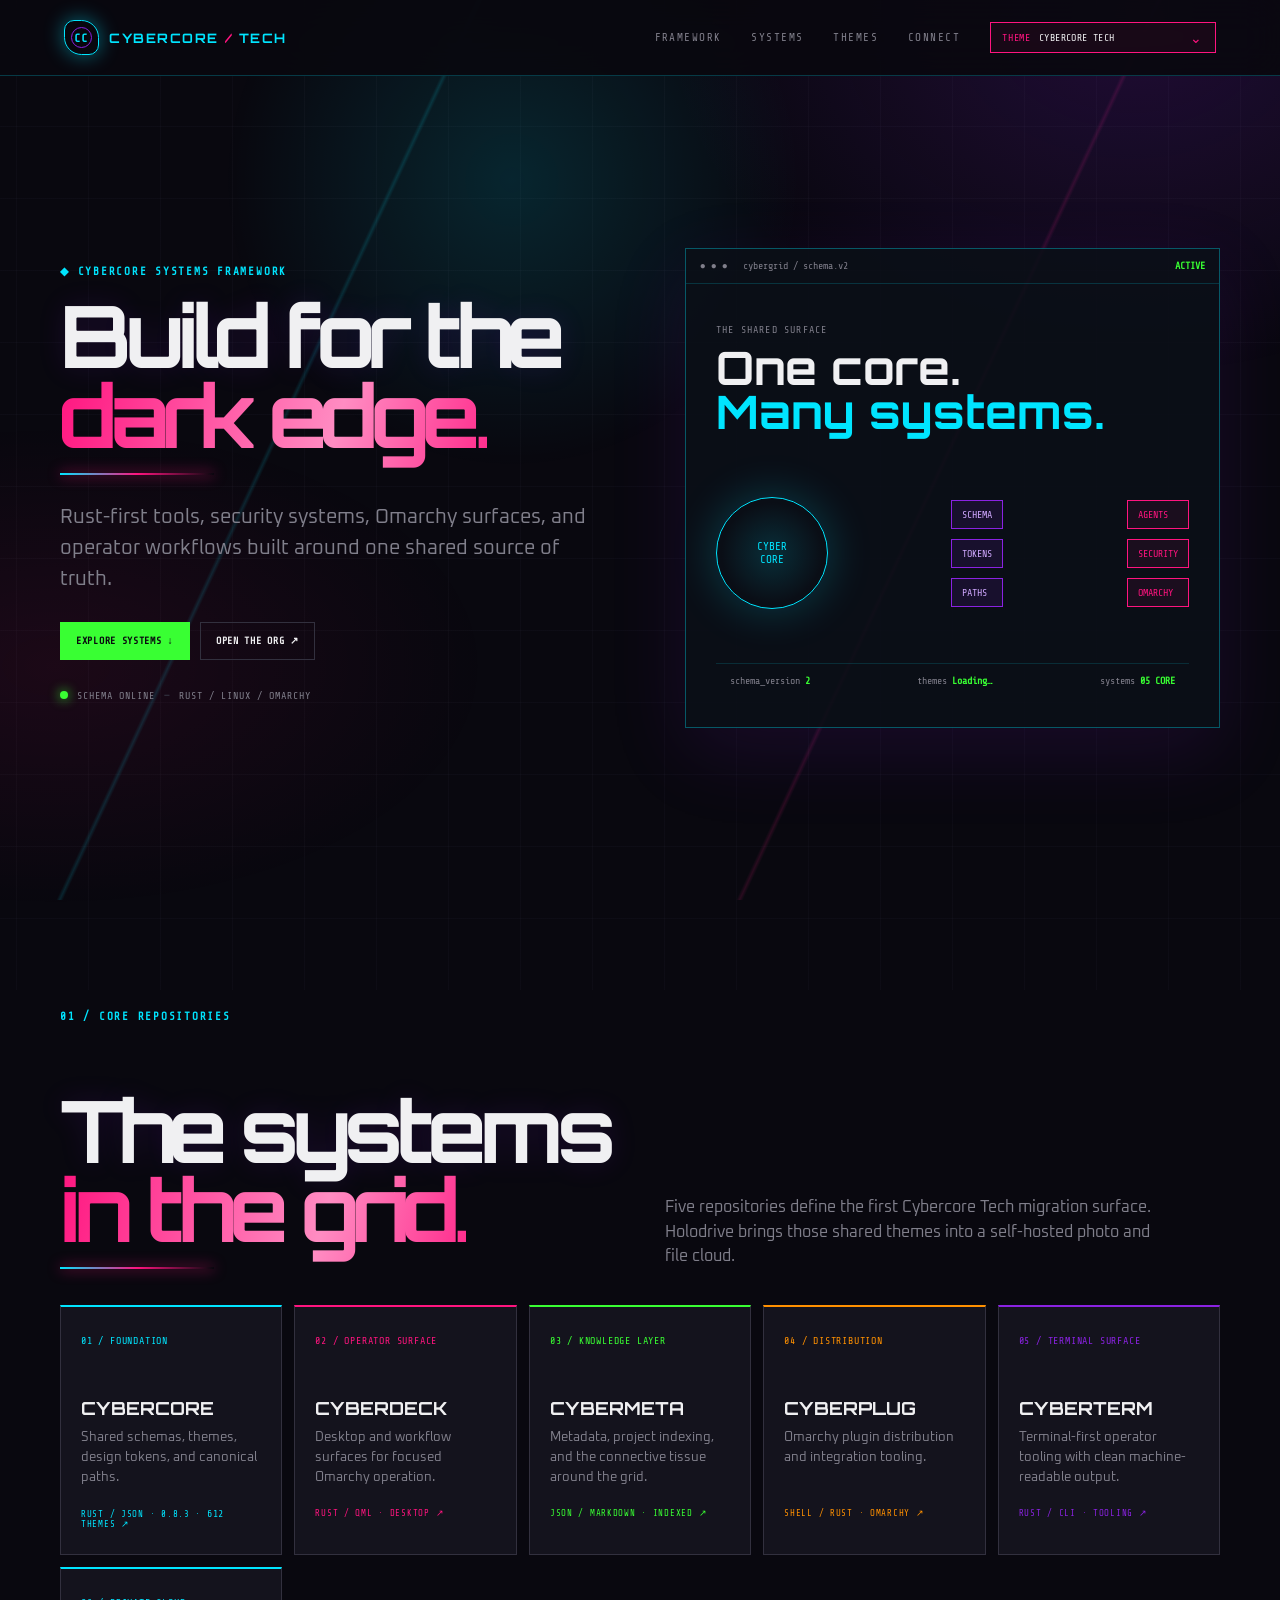
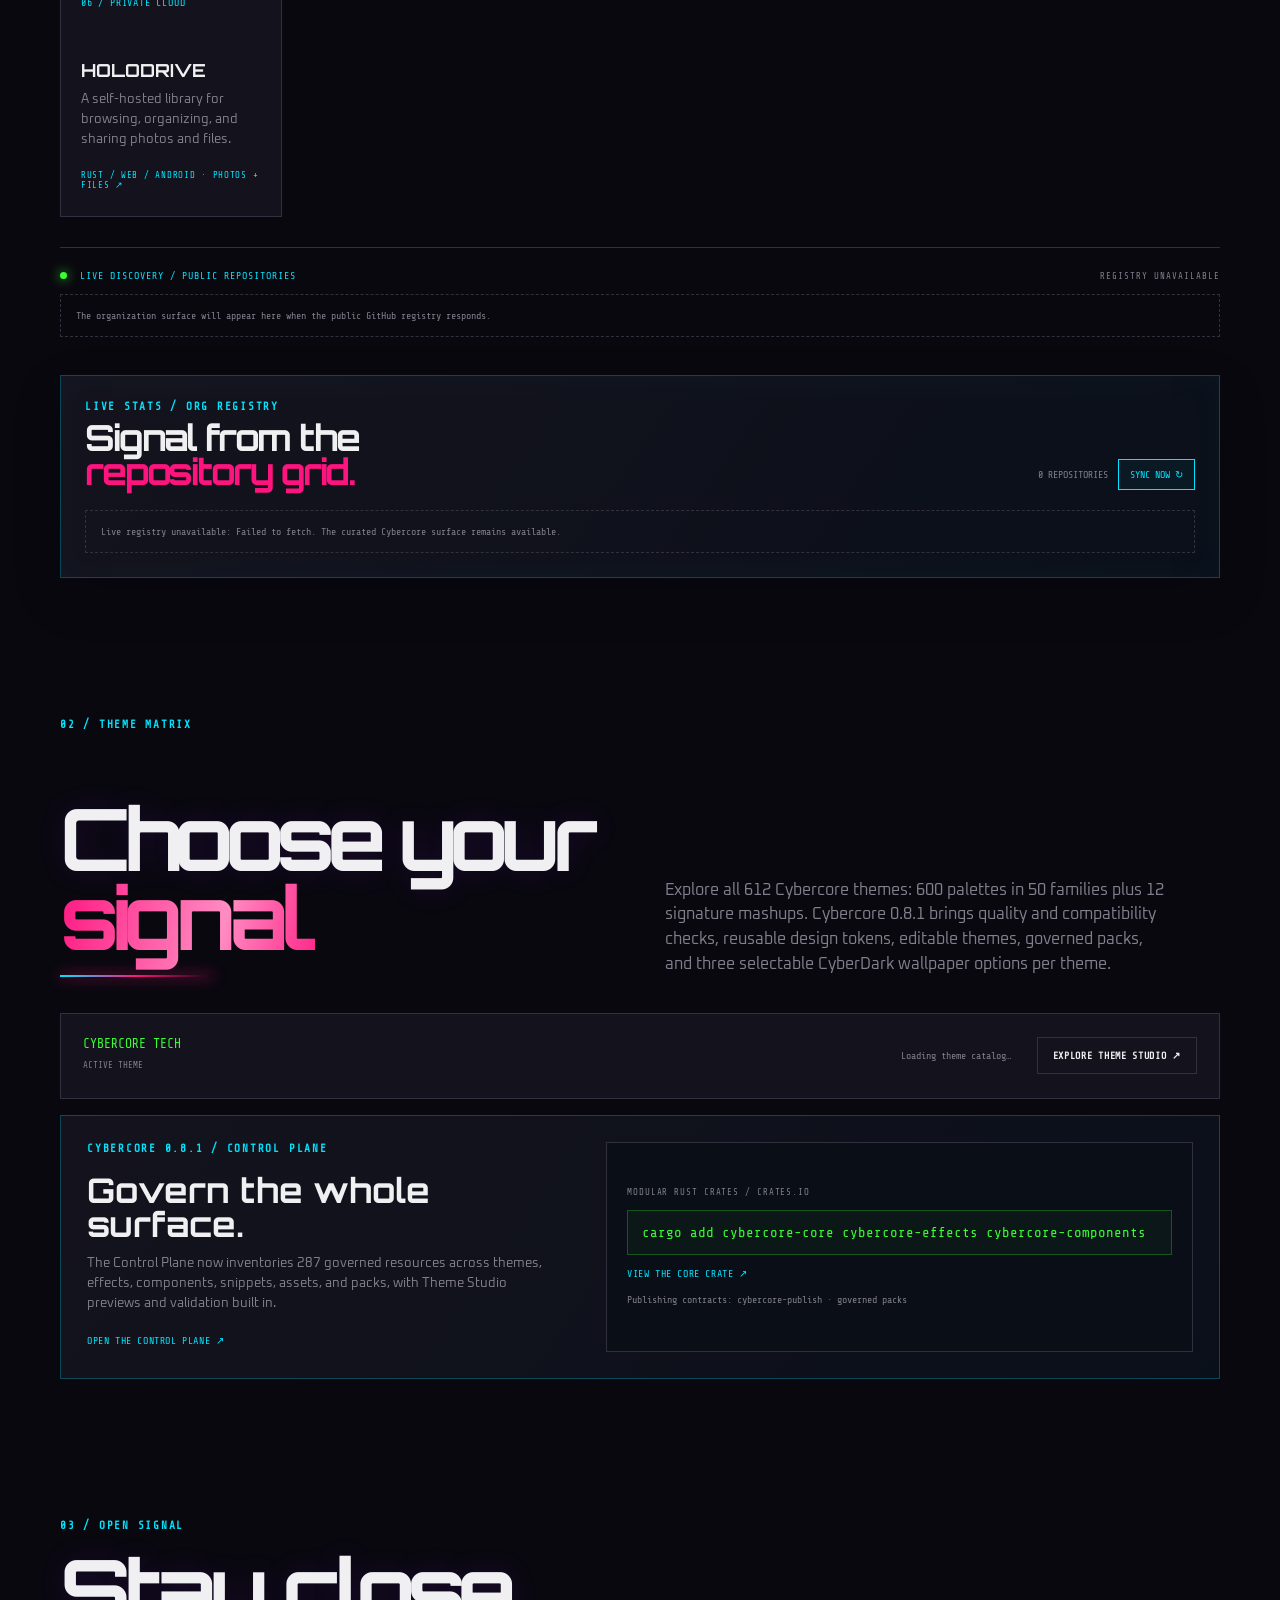
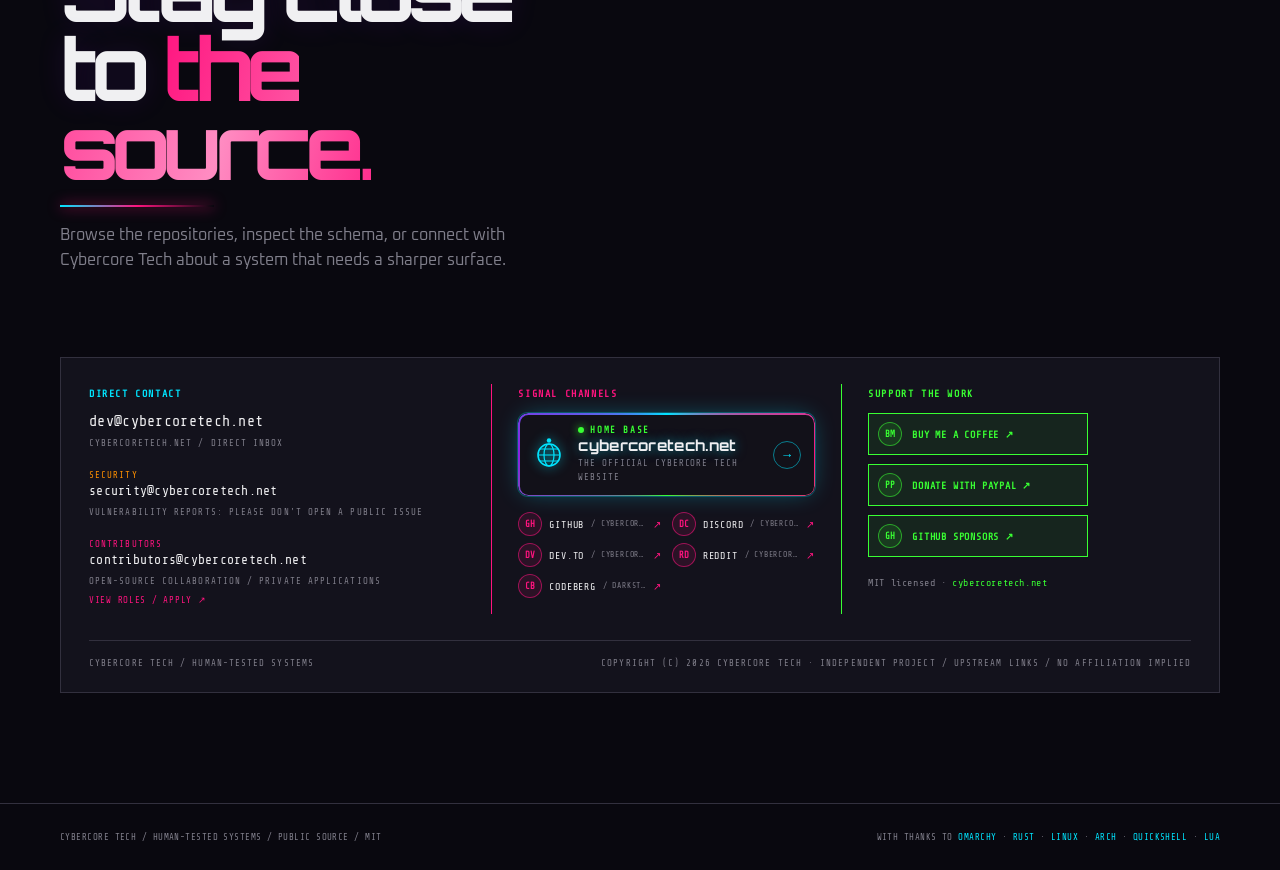
==== commit f502d671: "feat(site): use the universal Cybercore theme chooser (612 themes) This page is a copy of the old or" ====
--- a/index.html
+++ b/index.html
@@ -6,12 +6,15 @@
   <meta name="description" content="Cybercore Tech — schema-driven systems for the dark edge.">
   <title>Cybercore Tech — Systems for the dark edge</title>
   <link rel="stylesheet" href="styles.css">
+  <link rel="stylesheet" href="https://cybercoretech.github.io/kit/chooser.css">
+  <script>window.SITE = Object.assign(window.SITE || {}, {"defaultTheme": "cybercore-tech"});</script>
+  <script type="module" src="https://cybercoretech.github.io/kit/chooser.js"></script>
 </head>
 <body>
   <header class="site-header">
     <a class="brand" href="#top" data-brand-phase="0" aria-label="Cybercore Tech home"><span class="brand-emblem">CC</span><span class="brand-name">CYBERCORE <b>/</b> TECH</span></a>
     <nav class="main-nav" aria-label="Primary navigation"><a href="#framework">FRAMEWORK</a><a href="#systems">SYSTEMS</a><a href="#themes">THEMES</a><a href="#connect">CONNECT</a></nav>
-    <div class="theme-picker"><span class="theme-label">THEME</span><button id="themeButton" class="theme-button" type="button" aria-haspopup="listbox" aria-expanded="false" aria-controls="themeMenu">LOADING THEMES…</button><div id="themeMenu" class="theme-menu" role="listbox" aria-label="Choose a Cybercore theme" hidden></div><select id="themeSelect" aria-hidden="true" tabindex="-1"><option>LOADING THEMES…</option></select></div>
+    <div class="theme-picker"><span class="theme-label">THEME</span><cybercore-theme-chooser adopt><button id="themeButton" class="theme-button" type="button">Cybercore Tech</button></cybercore-theme-chooser></div>
   </header>
 
   <main id="top">
@@ -21,7 +24,7 @@
     </section>
 
     <section class="section" id="systems"><div class="section-head"><p class="eyebrow">01 / CORE REPOSITORIES</p><h2>The systems<br><em>in the grid.</em></h2><p>Five repositories define the first Cybercore Tech migration surface. Holodrive brings those shared themes into a self-hosted photo and file cloud.</p></div><div class="repo-grid">
-      <a class="repo cyan" href="https://github.com/cybercoretech/cybercore" target="_blank" rel="noreferrer"><span>01 / FOUNDATION</span><h3>CYBERCORE</h3><p>Shared schemas, themes, design tokens, and canonical paths.</p><b>RUST / JSON · 0.8.1 · 254 THEMES ↗</b></a>
+      <a class="repo cyan" href="https://github.com/cybercoretech/cybercore" target="_blank" rel="noreferrer"><span>01 / FOUNDATION</span><h3>CYBERCORE</h3><p>Shared schemas, themes, design tokens, and canonical paths.</p><b>RUST / JSON · 0.8.3 · <span data-cc-theme-count>612</span> THEMES ↗</b></a>
       <a class="repo pink" href="https://github.com/cybercoretech/cyberdeck" target="_blank" rel="noreferrer"><span>02 / OPERATOR SURFACE</span><h3>CYBERDECK</h3><p>Desktop and workflow surfaces for focused Omarchy operation.</p><b>RUST / QML · DESKTOP ↗</b></a>
       <a class="repo acid" href="https://github.com/cybercoretech/cybermeta" target="_blank" rel="noreferrer"><span>03 / KNOWLEDGE LAYER</span><h3>CYBERMETA</h3><p>Metadata, project indexing, and the connective tissue around the grid.</p><b>JSON / MARKDOWN · INDEXED ↗</b></a>
       <a class="repo orange" href="https://github.com/cybercoretech/cyberplug" target="_blank" rel="noreferrer"><span>04 / DISTRIBUTION</span><h3>CYBERPLUG</h3><p>Omarchy plugin distribution and integration tooling.</p><b>SHELL / RUST · OMARCHY ↗</b></a>
@@ -29,12 +32,12 @@
       <a class="repo cyan" href="holodrive/"><span>06 / PRIVATE CLOUD</span><h3>HOLODRIVE</h3><p>A self-hosted library for browsing, organizing, and sharing photos and files.</p><b>RUST / WEB / ANDROID · PHOTOS + FILES ↗</b></a>
     </div><div class="discovered-wrap"><div class="live-title"><span><i class="live-dot"></i> LIVE DISCOVERY / PUBLIC REPOSITORIES</span><small id="repoSyncStatus">WAITING FOR FIRST SYNC</small></div><div class="discovered-grid" id="discoveredRepos"><p class="live-empty">The organization surface will appear here when the public GitHub registry responds.</p></div></div><div class="live-stats-panel"><div class="live-panel-head"><div><p class="eyebrow">LIVE STATS / ORG REGISTRY</p><h3>Signal from the<br><em>repository grid.</em></h3></div><div class="live-actions"><span id="repoCount">0 REPOSITORIES</span><button id="refreshRepos" type="button">SYNC NOW ↻</button></div></div><div class="live-stat-grid" id="liveStats"><p class="live-empty">Connecting to the Cybercore Tech repository registry…</p></div></div></section>
 
-    <section class="section theme-section" id="themes"><div class="section-head"><p class="eyebrow">02 / THEME MATRIX</p><h2>Choose your<br><em>signal.</em></h2><p>Explore all 254 Cybercore themes across 24 curated families, plus the Cybercore Tech master mix. Cybercore 0.8.1 brings quality and compatibility checks, reusable design tokens, editable themes, governed packs, and three selectable CyberDark wallpaper options per theme.</p></div><div class="theme-panel"><div><strong id="activeTheme">CYBERCORE TECH</strong><small>ACTIVE THEME</small></div><div class="swatches" id="swatches"></div><span class="theme-count" id="themeSummary">Loading theme catalog…</span><a class="button" href="https://github.com/cybercoretech/cybercore/tree/main/theme-studio" target="_blank" rel="noreferrer">EXPLORE THEME STUDIO ↗</a></div><div class="install-panel"><div class="install-copy"><p class="eyebrow">CYBERCORE 0.8.1 / CONTROL PLANE</p><h3>Govern the whole surface.</h3><p>The Control Plane now inventories 287 governed resources across themes, effects, components, snippets, assets, and packs, with Theme Studio previews and validation built in.</p><a href="https://cybercoretech.github.io/cybercore/" target="_blank" rel="noreferrer">OPEN THE CONTROL PLANE ↗</a></div><div class="install-command"><span>MODULAR RUST CRATES / CRATES.IO</span><code>cargo add cybercore-core cybercore-effects cybercore-components</code><a href="https://crates.io/crates/cybercore-core">VIEW THE CORE CRATE ↗</a><small>Publishing contracts: <a href="https://crates.io/crates/cybercore-publish">cybercore-publish</a> · <a href="https://github.com/cybercoretech/cybercore/tree/main/packs">governed packs</a></small></div></div></section>
+    <section class="section theme-section" id="themes"><div class="section-head"><p class="eyebrow">02 / THEME MATRIX</p><h2>Choose your<br><em>signal.</em></h2><p>Explore all <span data-cc-theme-count>612</span> Cybercore themes: 600 palettes in 50 families plus 12 signature mashups. Cybercore 0.8.1 brings quality and compatibility checks, reusable design tokens, editable themes, governed packs, and three selectable CyberDark wallpaper options per theme.</p></div><div class="theme-panel"><div><strong id="activeTheme">CYBERCORE TECH</strong><small>ACTIVE THEME</small></div><div class="swatches" id="swatches"></div><span class="theme-count" id="themeSummary">Loading theme catalog…</span><a class="button" href="https://github.com/cybercoretech/cybercore/tree/main/theme-studio" target="_blank" rel="noreferrer">EXPLORE THEME STUDIO ↗</a></div><div class="install-panel"><div class="install-copy"><p class="eyebrow">CYBERCORE 0.8.1 / CONTROL PLANE</p><h3>Govern the whole surface.</h3><p>The Control Plane now inventories 287 governed resources across themes, effects, components, snippets, assets, and packs, with Theme Studio previews and validation built in.</p><a href="https://cybercoretech.github.io/cybercore/" target="_blank" rel="noreferrer">OPEN THE CONTROL PLANE ↗</a></div><div class="install-command"><span>MODULAR RUST CRATES / CRATES.IO</span><code>cargo add cybercore-core cybercore-effects cybercore-components</code><a href="https://crates.io/crates/cybercore-core">VIEW THE CORE CRATE ↗</a><small>Publishing contracts: <a href="https://crates.io/crates/cybercore-publish">cybercore-publish</a> · <a href="https://github.com/cybercoretech/cybercore/tree/main/packs">governed packs</a></small></div></div></section>
 
     <section class="section connect" id="connect"><div><p class="eyebrow">03 / OPEN SIGNAL</p><h2>Stay close<br>to <em>the source.</em></h2><p>Browse the repositories, inspect the schema, or connect with Cybercore Tech about a system that needs a sharper surface.</p></div><cybercore-contact class="contact-block"><a href="mailto:dev@cybercoretech.net">dev@cybercoretech.net</a></cybercore-contact></section>
   </main>
   <footer><span>CYBERCORE TECH / HUMAN-TESTED SYSTEMS / PUBLIC SOURCE / MIT</span><span class="thanks-links">WITH THANKS TO <a href="https://omarchy.org/">OMARCHY</a> · <a href="https://www.rust-lang.org/">RUST</a> · <a href="https://www.kernel.org/">LINUX</a> · <a href="https://archlinux.org/">ARCH</a> · <a href="https://quickshell.org/">QUICKSHELL</a> · <a href="https://www.lua.org/">LUA</a></span></footer>
-  <script src="app.js"></script>
+  <script src="app.js?v=universal-chooser-1"></script>
   <script type="module" src="kit/contact.js"></script>
 </body>
 </html>
